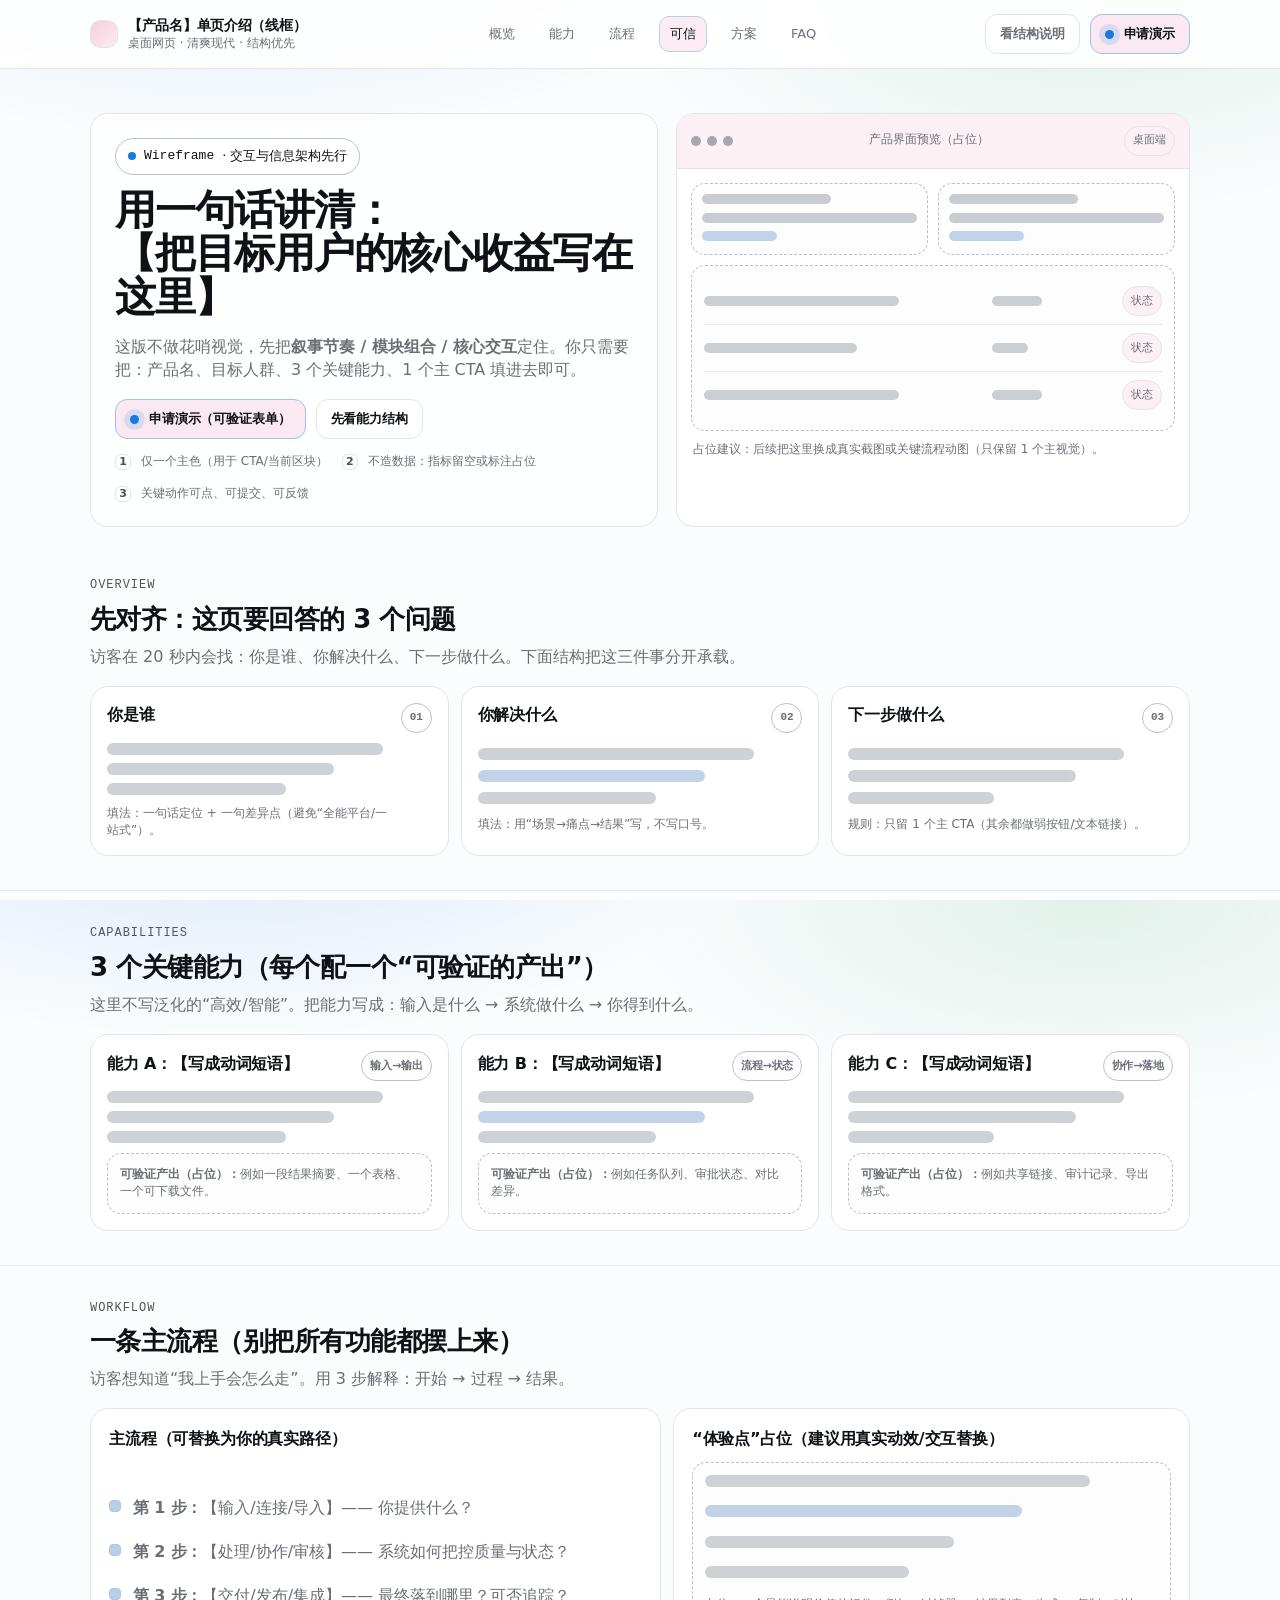
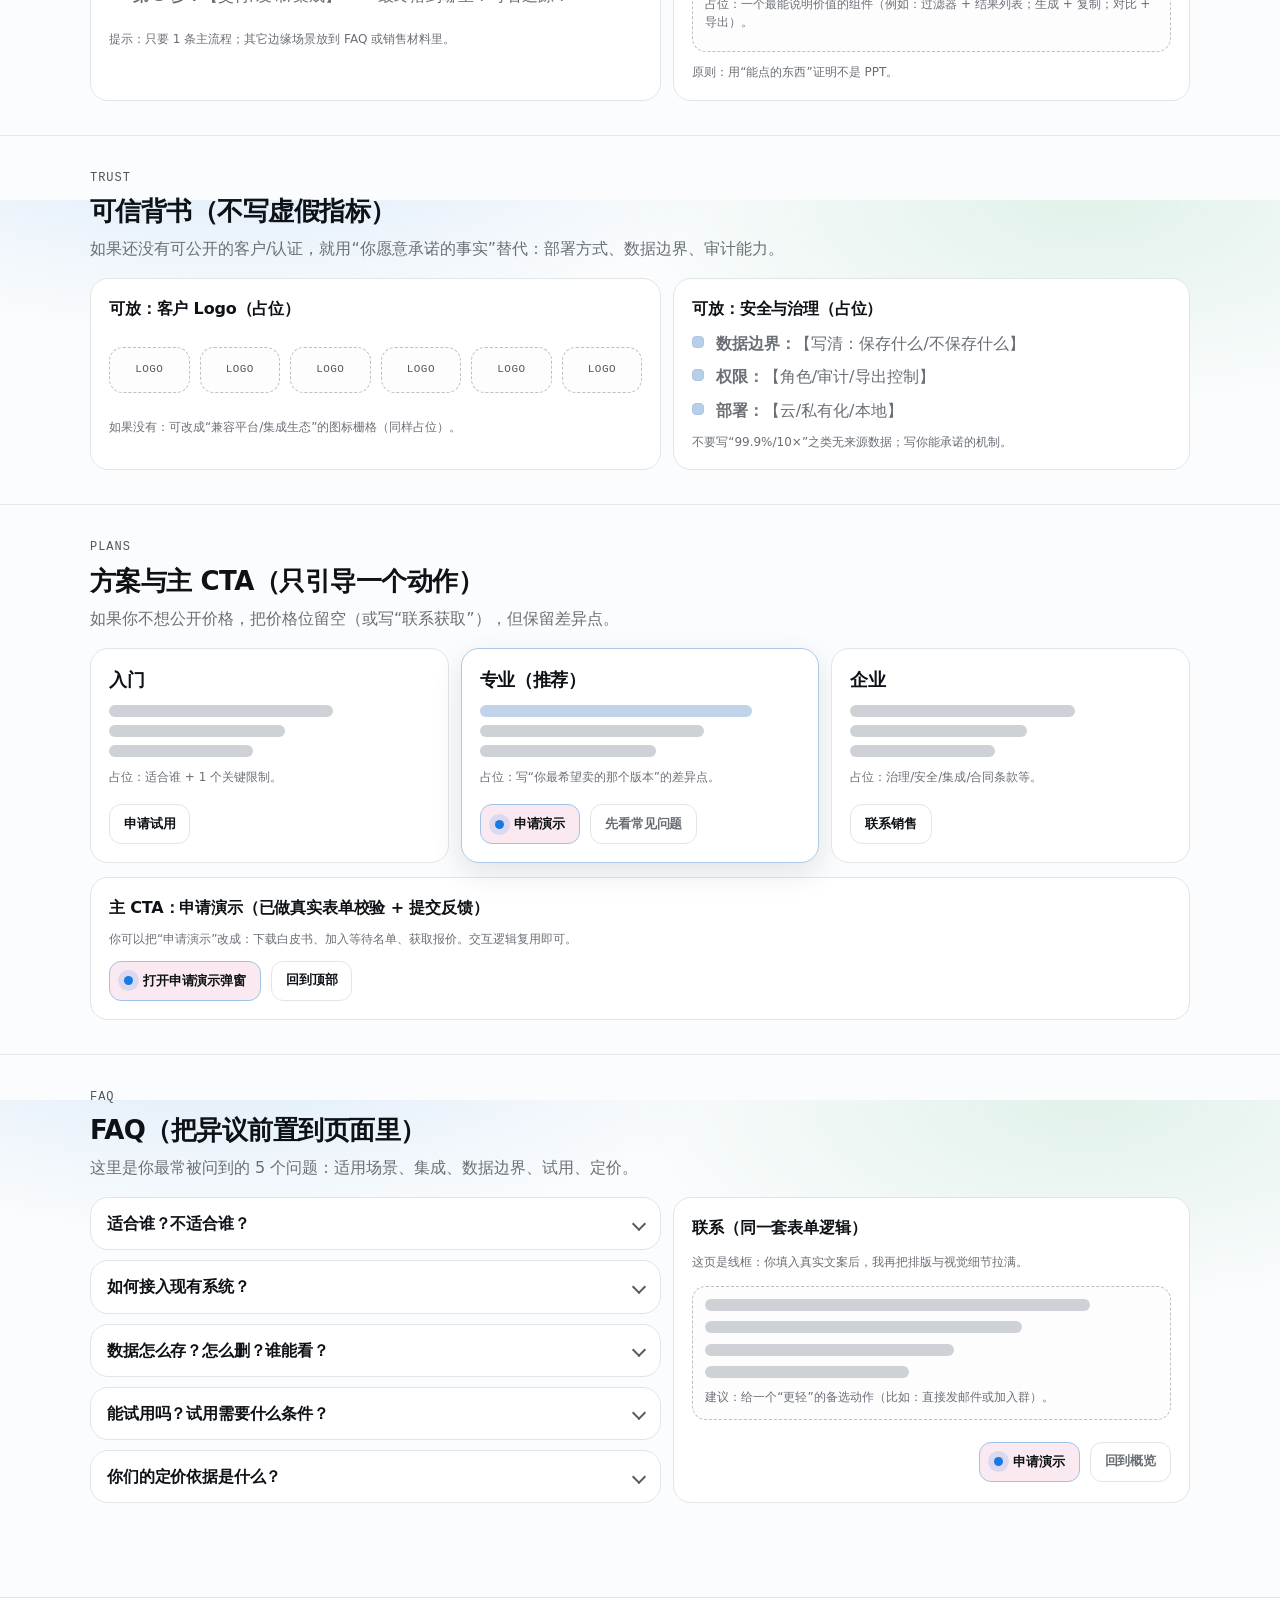
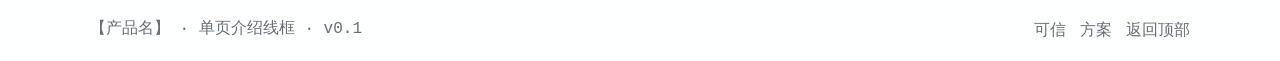
==== index.html @ b0ae940a "<question-form-response id="discovery"> [OpenDesign auto-commit]" ====
<!doctype html>
<html lang="zh-CN">
  <head>
    <meta charset="utf-8" />
    <meta name="viewport" content="width=device-width, initial-scale=1" />
    <title>单页介绍（线框）</title>
    <meta name="description" content="桌面端单页介绍线框原型：结构、层级与关键交互。" />
    <style>
      :root{
        --bg:oklch(99% 0.002 240);--surface:oklch(100% 0 0);--fg:oklch(18% 0.012 250);--muted:oklch(54% 0.012 250);
        --border:oklch(92% 0.005 250);--accent:oklch(58% 0.18 255);--accent2:oklch(64% 0.14 155);
        --success:oklch(64% 0.14 145);--warn:oklch(78% 0.14 80);--danger:oklch(62% 0.20 25);
        --font-display:-apple-system,BlinkMacSystemFont,"SF Pro Display",system-ui,sans-serif;
        --font-body:-apple-system,BlinkMacSystemFont,"SF Pro Text",system-ui,sans-serif;
        --font-mono:ui-monospace,SFMono-Regular,Menlo,Monaco,Consolas,"Liberation Mono",monospace;
        --container:1100px;--gutter:24px;--rsm:10px;--rmd:14px;--rlg:18px;--bw:1px;
        --shadow-float:0 24px 60px oklch(20% 0.02 250 / .16);--shadow-soft:0 10px 30px oklch(20% 0.02 250 / .10);
      }
      *{box-sizing:border-box} html,body{height:100%}
      body{
        margin:0;font-family:var(--font-body);color:var(--fg);line-height:1.45;text-wrap:pretty;
        background:
          radial-gradient(900px 380px at 18% -10%,color-mix(in oklch,var(--accent) 14%,transparent),transparent 60%),
          radial-gradient(800px 360px at 85% 0%,color-mix(in oklch,var(--accent2) 12%,transparent),transparent 58%),
          var(--bg);
      }
      a{color:inherit;text-decoration:none} a:hover{text-decoration:underline}
      :focus-visible{outline:3px solid color-mix(in oklch,var(--accent) 40%,white);outline-offset:2px;border-radius:10px}
      .container{width:min(var(--container),calc(100% - var(--gutter)*2));margin:0 auto}
      .muted{color:var(--muted)} .mono{font-family:var(--font-mono);font-variant-numeric:tabular-nums}
      .pill{display:inline-flex;align-items:center;gap:8px;padding:8px 12px;border-radius:999px;border:var(--bw) solid color-mix(in oklch,var(--border) 85%,var(--fg));background:color-mix(in oklch,var(--surface) 82%,transparent);font-size:13px}
      .pill i{width:8px;height:8px;border-radius:999px;background:var(--accent)}
      .skip-link{position:fixed;left:16px;top:12px;z-index:100;transform:translateY(-160%);transition:transform 140ms ease;text-decoration:none!important}
      .skip-link:focus-visible{transform:translateY(0)}

      /* Nav */
      .nav{position:sticky;top:0;z-index:40;border-bottom:var(--bw) solid var(--border);background:color-mix(in oklch,var(--surface) 88%,transparent);backdrop-filter:blur(10px)}
      .nav-inner{display:flex;align-items:center;justify-content:space-between;gap:16px;padding:14px 0}
      .brand{display:inline-flex;align-items:center;gap:10px;min-width:230px}
      .mark{width:28px;height:28px;border-radius:10px;border:var(--bw) solid var(--border);background:linear-gradient(135deg,color-mix(in oklch,var(--accent) 26%,white),color-mix(in oklch,var(--accent) 10%,white))}
      .brand-name{font-family:var(--font-display);letter-spacing:-.02em;font-weight:700;font-size:14px}
      .brand-sub{font-size:12px;color:var(--muted)}
      .nav-links{display:flex;align-items:center;gap:14px;flex-wrap:wrap;justify-content:center}
      .nav-links a{padding:8px 10px;border-radius:10px;font-size:13px;color:var(--muted)}
      .nav-links a[data-active="true"]{color:var(--fg);background:color-mix(in oklch,var(--accent) 10%,var(--surface));border:var(--bw) solid color-mix(in oklch,var(--accent) 22%,var(--border))}
      .actions{display:inline-flex;gap:10px;align-items:center}

      /* Buttons */
      .btn{
        display:inline-flex;align-items:center;justify-content:center;gap:10px;height:40px;padding:0 14px;border-radius:12px;
        border:var(--bw) solid var(--border);background:var(--surface);color:var(--fg);font-weight:650;font-size:13px;letter-spacing:-.01em;
        cursor:pointer;user-select:none;transition:transform 120ms ease,background 120ms ease,border-color 120ms ease
      }
      .btn:hover{background:color-mix(in oklch,var(--surface) 92%,var(--accent))} .btn:active{transform:translateY(1px)}
      .btn-primary{border-color:color-mix(in oklch,var(--accent) 35%,var(--border));background:color-mix(in oklch,var(--accent) 12%,var(--surface))}
      .btn-quiet{color:var(--muted)}
      .dot{width:9px;height:9px;border-radius:999px;background:var(--accent);box-shadow:0 0 0 6px color-mix(in oklch,var(--accent) 14%,transparent)}

      /* Hero */
      header.hero{padding:44px 0 16px}
      .hero-grid{display:grid;grid-template-columns:1.05fr .95fr;gap:18px;align-items:stretch}
      .hero-copy{padding:24px;border:var(--bw) solid var(--border);border-radius:var(--rlg);background:color-mix(in oklch,var(--surface) 86%,transparent)}
      h1{margin:14px 0 12px;font-family:var(--font-display);font-size:clamp(36px,3.2vw,48px);line-height:1.06;letter-spacing:-.03em}
      .lede{font-size:16px;color:var(--muted);max-width:56ch}
      .hero-cta{display:flex;gap:10px;flex-wrap:wrap;margin-top:18px}
      .micro{margin-top:14px;display:flex;gap:14px;flex-wrap:wrap;font-size:12px;color:var(--muted)}
      .micro span{display:inline-flex;align-items:center;gap:10px}
      .micro b{display:inline-flex;align-items:center;justify-content:center;width:16px;height:16px;border-radius:6px;border:var(--bw) solid var(--border);color:color-mix(in oklch,var(--muted) 70%,var(--fg));font-weight:800;font-size:11px;background:var(--surface)}

      .preview{border:var(--bw) solid var(--border);border-radius:var(--rlg);background:var(--surface);overflow:hidden;display:grid;grid-template-rows:auto 1fr}
      .topbar{display:flex;align-items:center;justify-content:space-between;gap:12px;padding:12px 14px;border-bottom:var(--bw) solid var(--border);background:color-mix(in oklch,var(--surface) 92%,var(--accent))}
      .traffic{display:inline-flex;gap:6px} .traffic span{width:10px;height:10px;border-radius:999px;background:color-mix(in oklch,var(--muted) 50%,var(--border))}
      .chip{justify-self:end;font-size:11px;padding:6px 8px;border-radius:999px;border:var(--bw) solid var(--border);color:var(--muted);background:color-mix(in oklch,var(--surface) 92%,var(--accent))}
      .preview-title{font-size:12px;color:var(--muted)}
      .preview-body{padding:14px}
      .wire{border:var(--bw) dashed color-mix(in oklch,var(--border) 70%,var(--muted));background:color-mix(in oklch,var(--bg) 65%,var(--surface));border-radius:var(--rmd)}
      .wire-pad{padding:12px}
      .preview-grid{display:grid;grid-template-columns:1fr 1fr;gap:10px}
      .mini-kpi{padding:10px;min-height:72px;display:grid;gap:6px}
      .kline{height:10px;border-radius:999px;background:color-mix(in oklch,var(--border) 80%,var(--muted))}
      .kline.short{width:60%} .kline.tiny{width:35%;background:color-mix(in oklch,var(--accent) 18%,var(--border))}
      .row{display:grid;grid-template-columns:1fr 90px 70px;gap:10px;align-items:center;padding:8px 0;border-bottom:var(--bw) solid color-mix(in oklch,var(--border) 70%,transparent)}
      .row:last-child{border-bottom:0}
      .cell{height:10px;border-radius:999px;background:color-mix(in oklch,var(--border) 82%,var(--muted))}
      .w70{width:70%} .w55{width:55%} .w40{width:40%}
      .hint{font-size:12px;color:var(--muted)}

      /* Sections */
      main{padding-bottom:60px}
      section.block{padding:34px 0}
      .block + .block{border-top:var(--bw) solid color-mix(in oklch,var(--border) 80%,transparent)}
      .block-head{display:grid;gap:10px;margin-bottom:18px}
      .eyebrow{font-family:var(--font-mono);font-size:12px;letter-spacing:.08em;text-transform:uppercase;color:color-mix(in oklch,var(--muted) 75%,var(--fg))}
      h2{margin:0;font-family:var(--font-display);letter-spacing:-.02em;font-size:26px;line-height:1.15}
      .subhead{margin:0;color:var(--muted);max-width:70ch}
      .grid-3{display:grid;grid-template-columns:repeat(3,1fr);gap:12px}
      .card{border:var(--bw) solid var(--border);border-radius:var(--rlg);background:var(--surface);padding:16px;display:grid;gap:10px;min-height:150px}
      .card-title{display:flex;align-items:baseline;justify-content:space-between;gap:12px;margin:0;font-weight:760;letter-spacing:-.01em}
      .tag{font-size:11px;padding:6px 8px;border-radius:999px;border:var(--bw) solid color-mix(in oklch,var(--border) 85%,var(--fg));color:var(--muted);background:color-mix(in oklch,var(--bg) 45%,var(--surface))}
      .lines{display:grid;gap:8px} .line{height:12px;border-radius:999px;background:color-mix(in oklch,var(--border) 84%,var(--muted))}
      .w85{width:85%} .w45{width:45%} .accent{background:color-mix(in oklch,var(--accent) 18%,var(--border))}

      .split{display:grid;grid-template-columns:1.05fr .95fr;gap:12px;align-items:stretch}
      .panel{border:var(--bw) solid var(--border);border-radius:var(--rlg);background:color-mix(in oklch,var(--surface) 92%,var(--bg));padding:18px;display:grid;gap:12px}
      .panel strong{letter-spacing:-.01em}
      .list{display:grid;gap:10px;margin:0;padding:0;list-style:none}
      .list li{display:grid;grid-template-columns:14px 1fr;gap:10px;align-items:start;color:var(--muted)}
      .bullet{width:12px;height:12px;margin-top:4px;border-radius:4px;background:color-mix(in oklch,var(--accent) 22%,var(--border));border:var(--bw) solid color-mix(in oklch,var(--accent) 30%,var(--border))}
      .logos{display:grid;grid-template-columns:repeat(6,1fr);gap:10px}
      .logo{height:46px;border-radius:14px;border:var(--bw) dashed color-mix(in oklch,var(--border) 70%,var(--muted));background:color-mix(in oklch,var(--bg) 55%,var(--surface));display:grid;place-items:center;color:color-mix(in oklch,var(--muted) 80%,var(--fg));font-size:11px;letter-spacing:.04em}

      .pricing{display:grid;grid-template-columns:repeat(3,1fr);gap:12px;align-items:stretch}
      .price{padding:18px;border-radius:var(--rlg);border:var(--bw) solid var(--border);background:var(--surface);display:grid;gap:12px}
      .price.featured{border-color:color-mix(in oklch,var(--accent) 28%,var(--border));box-shadow:var(--shadow-soft)}
      .price h3{margin:0;font-family:var(--font-display);letter-spacing:-.02em;font-size:18px}
      .cta{margin-top:6px;display:flex;gap:10px;flex-wrap:wrap}

      details.faq{border:var(--bw) solid var(--border);border-radius:var(--rlg);background:var(--surface);padding:14px 16px}
      details.faq + details.faq{margin-top:10px}
      details.faq summary{list-style:none;cursor:pointer;display:flex;align-items:center;justify-content:space-between;gap:14px;font-weight:680;letter-spacing:-.01em}
      details.faq summary::-webkit-details-marker{display:none}
      .chev{width:10px;height:10px;border-right:2px solid color-mix(in oklch,var(--muted) 80%,var(--fg));border-bottom:2px solid color-mix(in oklch,var(--muted) 80%,var(--fg));transform:rotate(45deg);transition:transform 140ms ease}
      details[open] .chev{transform:rotate(225deg)}
      .faq-body{color:var(--muted);margin-top:10px;max-width:78ch}

      footer{border-top:var(--bw) solid var(--border);background:color-mix(in oklch,var(--surface) 86%,transparent);padding:20px 0;color:var(--muted)}
      .footer-inner{display:flex;align-items:center;justify-content:space-between;gap:12px;flex-wrap:wrap}
      .footer-links{display:flex;gap:14px;flex-wrap:wrap}

      /* Modal */
      .backdrop{position:fixed;inset:0;background:oklch(20% 0.02 250 / .55);display:none;place-items:center;padding:26px;z-index:60}
      .backdrop[data-open="true"]{display:grid}
      .modal{width:min(720px,100%);background:var(--surface);border-radius:18px;border:var(--bw) solid color-mix(in oklch,var(--border) 80%,var(--fg));box-shadow:var(--shadow-float);overflow:hidden}
      .modal-head{padding:16px 18px;border-bottom:var(--bw) solid var(--border);display:flex;align-items:flex-start;justify-content:space-between;gap:12px;background:color-mix(in oklch,var(--surface) 92%,var(--accent))}
      .modal-head h3{margin:0;font-family:var(--font-display);letter-spacing:-.02em;font-size:18px}
      .modal-head p{margin:6px 0 0;color:var(--muted);font-size:13px}
      .modal-body{padding:18px}
      form{display:grid;gap:12px}
      .form-grid{display:grid;grid-template-columns:1fr 1fr;gap:12px}
      label{display:grid;gap:6px;font-size:13px;color:color-mix(in oklch,var(--muted) 82%,var(--fg))}
      input,textarea,select{width:100%;padding:10px 12px;border-radius:12px;border:var(--bw) solid var(--border);background:color-mix(in oklch,var(--surface) 92%,var(--bg));color:var(--fg);font:inherit;letter-spacing:-.01em}
      textarea{min-height:92px;resize:vertical}
      .error{font-size:12px;color:color-mix(in oklch,var(--danger) 70%,var(--fg));display:none}
      .error[data-show="true"]{display:block}
      .modal-actions{display:flex;gap:10px;justify-content:flex-end;flex-wrap:wrap;margin-top:10px}

      /* Toast */
      .toast{position:fixed;right:18px;bottom:18px;z-index:80;width:min(420px,calc(100% - 36px));display:grid;gap:8px;pointer-events:none}
      .toast .item{pointer-events:auto;display:flex;gap:10px;align-items:flex-start;border-radius:16px;border:var(--bw) solid color-mix(in oklch,var(--success) 30%,var(--border));background:color-mix(in oklch,var(--surface) 90%,var(--bg));padding:12px;box-shadow:var(--shadow-soft)}
      .toast .badge{width:28px;height:28px;border-radius:10px;background:color-mix(in oklch,var(--success) 18%,var(--surface));border:var(--bw) solid color-mix(in oklch,var(--success) 28%,var(--border));display:grid;place-items:center;flex:0 0 auto}
      .toast .badge i{width:10px;height:10px;border-radius:999px;background:var(--success)}
      .toast .t-title{margin:0;font-weight:760;letter-spacing:-.01em;font-size:13px}
      .toast .t-body{margin:4px 0 0;color:var(--muted);font-size:12px}
      .toast .close{margin-left:auto;align-self:center;border:0;background:transparent;color:var(--muted);cursor:pointer;padding:8px;border-radius:10px}

      @media (max-width:980px){
        .hero-grid,.split{grid-template-columns:1fr}
        .grid-3,.pricing{grid-template-columns:1fr}
        .logos{grid-template-columns:repeat(3,1fr)}
        .brand{min-width:0} .actions{display:none} .form-grid{grid-template-columns:1fr}
      }
    </style>
  </head>
  <body>
    <a class="pill skip-link" href="#overview">跳到内容</a>

    <nav class="nav" aria-label="页面导航">
      <div class="container nav-inner">
        <a class="brand" href="#top" aria-label="回到顶部">
          <span class="mark" aria-hidden="true"></span>
          <span>
            <div class="brand-name">【产品名】单页介绍（线框）</div>
            <div class="brand-sub">桌面网页 · 清爽现代 · 结构优先</div>
          </span>
        </a>

        <div class="nav-links" role="navigation" aria-label="区块">
          <a href="#overview">概览</a><a href="#capabilities">能力</a><a href="#workflow">流程</a><a href="#trust">可信</a><a href="#pricing">方案</a><a href="#faq">FAQ</a>
        </div>

        <div class="actions">
          <a class="btn btn-quiet" href="#overview">看结构说明</a>
          <button class="btn btn-primary" type="button" data-open-demo><span class="dot" aria-hidden="true"></span>申请演示</button>
        </div>
      </div>
    </nav>

    <header id="top" class="hero">
      <div class="container hero-grid">
        <div class="hero-copy">
          <span class="pill"><i aria-hidden="true"></i><span class="mono">Wireframe</span> · 交互与信息架构先行</span>
          <h1>用一句话讲清：<br />【把目标用户的核心收益写在这里】</h1>
          <p class="lede">这版不做花哨视觉，先把<strong>叙事节奏 / 模块组合 / 核心交互</strong>定住。你只需要把：产品名、目标人群、3 个关键能力、1 个主 CTA 填进去即可。</p>
          <div class="hero-cta">
            <button class="btn btn-primary" type="button" data-open-demo><span class="dot" aria-hidden="true"></span>申请演示（可验证表单）</button>
            <a class="btn" href="#capabilities">先看能力结构</a>
          </div>
          <div class="micro">
            <span><b>1</b> 仅一个主色（用于 CTA/当前区块）</span>
            <span><b>2</b> 不造数据：指标留空或标注占位</span>
            <span><b>3</b> 关键动作可点、可提交、可反馈</span>
          </div>
        </div>

        <div class="preview" aria-label="产品界面占位预览">
          <div class="topbar">
            <div class="traffic" aria-hidden="true"><span></span><span></span><span></span></div>
            <div class="preview-title mono">产品界面预览（占位）</div>
            <div class="chip mono">桌面端</div>
          </div>
          <div class="preview-body">
            <div class="preview-grid">
              <div class="wire mini-kpi"><div class="kline short"></div><div class="kline"></div><div class="kline tiny"></div></div>
              <div class="wire mini-kpi"><div class="kline short"></div><div class="kline"></div><div class="kline tiny"></div></div>
            </div>
            <div class="wire" style="margin-top:10px;padding:12px">
              <div class="row"><div class="cell w70"></div><div class="cell w55"></div><div class="chip">状态</div></div>
              <div class="row"><div class="cell w55"></div><div class="cell w40"></div><div class="chip">状态</div></div>
              <div class="row"><div class="cell w70"></div><div class="cell w55"></div><div class="chip">状态</div></div>
            </div>
            <p class="hint" style="margin:10px 2px 0">占位建议：后续把这里换成真实截图或关键流程动图（只保留 1 个主视觉）。</p>
          </div>
        </div>
      </div>
    </header>

    <main>
      <section id="overview" class="block" aria-label="概览">
        <div class="container">
          <div class="block-head">
            <div class="eyebrow">Overview</div>
            <h2>先对齐：这页要回答的 3 个问题</h2>
            <p class="subhead">访客在 20 秒内会找：你是谁、你解决什么、下一步做什么。下面结构把这三件事分开承载。</p>
          </div>
          <div class="grid-3">
            <div class="card">
              <p class="card-title">你是谁 <span class="tag mono">01</span></p>
              <div class="lines"><div class="line w85"></div><div class="line w70"></div><div class="line w55"></div></div>
              <div class="hint">填法：一句话定位 + 一句差异点（避免“全能平台/一站式”）。</div>
            </div>
            <div class="card">
              <p class="card-title">你解决什么 <span class="tag mono">02</span></p>
              <div class="lines"><div class="line w85"></div><div class="line w70 accent"></div><div class="line w55"></div></div>
              <div class="hint">填法：用“场景→痛点→结果”写，不写口号。</div>
            </div>
            <div class="card">
              <p class="card-title">下一步做什么 <span class="tag mono">03</span></p>
              <div class="lines"><div class="line w85"></div><div class="line w70"></div><div class="line w45"></div></div>
              <div class="hint">规则：只留 1 个主 CTA（其余都做弱按钮/文本链接）。</div>
            </div>
          </div>
        </div>
      </section>

      <section id="capabilities" class="block" aria-label="能力">
        <div class="container">
          <div class="block-head">
            <div class="eyebrow">Capabilities</div>
            <h2>3 个关键能力（每个配一个“可验证的产出”）</h2>
            <p class="subhead">这里不写泛化的“高效/智能”。把能力写成：输入是什么 → 系统做什么 → 你得到什么。</p>
          </div>
          <div class="grid-3">
            <div class="card">
              <p class="card-title">能力 A：【写成动词短语】 <span class="tag">输入→输出</span></p>
              <div class="lines"><div class="line w85"></div><div class="line w70"></div><div class="line w55"></div></div>
              <div class="wire wire-pad"><div class="hint"><strong>可验证产出（占位）：</strong>例如一段结果摘要、一个表格、一个可下载文件。</div></div>
            </div>
            <div class="card">
              <p class="card-title">能力 B：【写成动词短语】 <span class="tag">流程→状态</span></p>
              <div class="lines"><div class="line w85"></div><div class="line w70 accent"></div><div class="line w55"></div></div>
              <div class="wire wire-pad"><div class="hint"><strong>可验证产出（占位）：</strong>例如任务队列、审批状态、对比差异。</div></div>
            </div>
            <div class="card">
              <p class="card-title">能力 C：【写成动词短语】 <span class="tag">协作→落地</span></p>
              <div class="lines"><div class="line w85"></div><div class="line w70"></div><div class="line w45"></div></div>
              <div class="wire wire-pad"><div class="hint"><strong>可验证产出（占位）：</strong>例如共享链接、审计记录、导出格式。</div></div>
            </div>
          </div>
        </div>
      </section>

      <section id="workflow" class="block" aria-label="流程">
        <div class="container">
          <div class="block-head">
            <div class="eyebrow">Workflow</div>
            <h2>一条主流程（别把所有功能都摆上来）</h2>
            <p class="subhead">访客想知道“我上手会怎么走”。用 3 步解释：开始 → 过程 → 结果。</p>
          </div>
          <div class="split">
            <div class="panel">
              <strong>主流程（可替换为你的真实路径）</strong>
              <ul class="list">
                <li><span class="bullet" aria-hidden="true"></span><span><strong>第 1 步：</strong>【输入/连接/导入】—— 你提供什么？</span></li>
                <li><span class="bullet" aria-hidden="true"></span><span><strong>第 2 步：</strong>【处理/协作/审核】—— 系统如何把控质量与状态？</span></li>
                <li><span class="bullet" aria-hidden="true"></span><span><strong>第 3 步：</strong>【交付/发布/集成】—— 最终落到哪里？可否追踪？</span></li>
              </ul>
              <div class="hint">提示：只要 1 条主流程；其它边缘场景放到 FAQ 或销售材料里。</div>
            </div>
            <div class="panel">
              <strong>“体验点”占位（建议用真实动效/交互替换）</strong>
              <div class="wire wire-pad" style="min-height:190px;display:grid;gap:10px">
                <div class="line w85"></div><div class="line w70 accent"></div><div class="line w55"></div><div class="line w45"></div>
                <div class="hint">占位：一个最能说明价值的组件（例如：过滤器 + 结果列表；生成 + 复制；对比 + 导出）。</div>
              </div>
              <div class="hint">原则：用“能点的东西”证明不是 PPT。</div>
            </div>
          </div>
        </div>
      </section>

      <section id="trust" class="block" aria-label="可信">
        <div class="container">
          <div class="block-head">
            <div class="eyebrow">Trust</div>
            <h2>可信背书（不写虚假指标）</h2>
            <p class="subhead">如果还没有可公开的客户/认证，就用“你愿意承诺的事实”替代：部署方式、数据边界、审计能力。</p>
          </div>
          <div class="split">
            <div class="panel">
              <strong>可放：客户 Logo（占位）</strong>
              <div class="logos" aria-label="客户标志占位">
                <div class="logo mono">LOGO</div><div class="logo mono">LOGO</div><div class="logo mono">LOGO</div><div class="logo mono">LOGO</div><div class="logo mono">LOGO</div><div class="logo mono">LOGO</div>
              </div>
              <div class="hint">如果没有：可改成“兼容平台/集成生态”的图标栅格（同样占位）。</div>
            </div>
            <div class="panel">
              <strong>可放：安全与治理（占位）</strong>
              <ul class="list">
                <li><span class="bullet" aria-hidden="true"></span><span><strong>数据边界：</strong>【写清：保存什么/不保存什么】</span></li>
                <li><span class="bullet" aria-hidden="true"></span><span><strong>权限：</strong>【角色/审计/导出控制】</span></li>
                <li><span class="bullet" aria-hidden="true"></span><span><strong>部署：</strong>【云/私有化/本地】</span></li>
              </ul>
              <div class="hint">不要写“99.9%/10×”之类无来源数据；写你能承诺的机制。</div>
            </div>
          </div>
        </div>
      </section>

      <section id="pricing" class="block" aria-label="方案">
        <div class="container">
          <div class="block-head">
            <div class="eyebrow">Plans</div>
            <h2>方案与主 CTA（只引导一个动作）</h2>
            <p class="subhead">如果你不想公开价格，把价格位留空（或写“联系获取”），但保留差异点。</p>
          </div>
          <div class="pricing">
            <div class="price">
              <h3>入门</h3>
              <div class="lines"><div class="line w70"></div><div class="line w55"></div><div class="line w45"></div></div>
              <div class="hint">占位：适合谁 + 1 个关键限制。</div>
              <div class="cta"><button class="btn" type="button" data-open-demo>申请试用</button></div>
            </div>
            <div class="price featured" aria-label="推荐方案">
              <h3>专业（推荐）</h3>
              <div class="lines"><div class="line w85 accent"></div><div class="line w70"></div><div class="line w55"></div></div>
              <div class="hint">占位：写“你最希望卖的那个版本”的差异点。</div>
              <div class="cta">
                <button class="btn btn-primary" type="button" data-open-demo><span class="dot" aria-hidden="true"></span>申请演示</button>
                <a class="btn btn-quiet" href="#faq">先看常见问题</a>
              </div>
            </div>
            <div class="price">
              <h3>企业</h3>
              <div class="lines"><div class="line w70"></div><div class="line w55"></div><div class="line w45"></div></div>
              <div class="hint">占位：治理/安全/集成/合同条款等。</div>
              <div class="cta"><button class="btn" type="button" data-open-demo>联系销售</button></div>
            </div>
          </div>
          <div class="panel" style="margin-top:14px">
            <strong>主 CTA：申请演示（已做真实表单校验 + 提交反馈）</strong>
            <div class="hint">你可以把“申请演示”改成：下载白皮书、加入等待名单、获取报价。交互逻辑复用即可。</div>
            <div style="display:flex;gap:10px;flex-wrap:wrap">
              <button class="btn btn-primary" type="button" data-open-demo><span class="dot" aria-hidden="true"></span>打开申请演示弹窗</button>
              <a class="btn" href="#top">回到顶部</a>
            </div>
          </div>
        </div>
      </section>

      <section id="faq" class="block" aria-label="常见问题与联系">
        <div class="container">
          <div class="block-head">
            <div class="eyebrow">FAQ</div>
            <h2>FAQ（把异议前置到页面里）</h2>
            <p class="subhead">这里是你最常被问到的 5 个问题：适用场景、集成、数据边界、试用、定价。</p>
          </div>
          <div class="split">
            <div>
              <details class="faq"><summary>适合谁？不适合谁？<span class="chev" aria-hidden="true"></span></summary><div class="faq-body">占位：用 2–3 句写清“你的理想客户画像”，以及“不适合”的边界。</div></details>
              <details class="faq"><summary>如何接入现有系统？<span class="chev" aria-hidden="true"></span></summary><div class="faq-body">占位：写清最常见的 1–2 个集成方式（API / Webhook / SSO / 数据库直连）。</div></details>
              <details class="faq"><summary>数据怎么存？怎么删？谁能看？<span class="chev" aria-hidden="true"></span></summary><div class="faq-body">占位：回答“保存策略、访问控制、审计追踪”。避免含糊表述。</div></details>
              <details class="faq"><summary>能试用吗？试用需要什么条件？<span class="chev" aria-hidden="true"></span></summary><div class="faq-body">占位：试用时长、是否需要信用卡、是否有引导/培训。</div></details>
              <details class="faq"><summary>你们的定价依据是什么？<span class="chev" aria-hidden="true"></span></summary><div class="faq-body">占位：按席位/按用量/按模块，写清“计费单位”和典型采购路径。</div></details>
            </div>
            <div class="panel" aria-label="联系与提交">
              <strong>联系（同一套表单逻辑）</strong>
              <div class="hint">这页是线框：你填入真实文案后，我再把排版与视觉细节拉满。</div>
              <div class="wire wire-pad" style="display:grid;gap:10px">
                <div class="line w85"></div><div class="line w70"></div><div class="line w55"></div><div class="line w45"></div>
                <div class="hint">建议：给一个“更轻”的备选动作（比如：直接发邮件或加入群）。</div>
              </div>
              <div class="modal-actions">
                <button class="btn btn-primary" type="button" data-open-demo><span class="dot" aria-hidden="true"></span>申请演示</button>
                <a class="btn btn-quiet" href="#overview">回到概览</a>
              </div>
            </div>
          </div>
        </div>
      </section>
    </main>

    <footer>
      <div class="container footer-inner">
        <div class="mono">【产品名】 · 单页介绍线框 · v0.1</div>
        <div class="footer-links"><a href="#trust">可信</a><a href="#pricing">方案</a><a href="#top">返回顶部</a></div>
      </div>
    </footer>

    <div class="backdrop" id="demoModal" role="dialog" aria-modal="true" aria-labelledby="demoTitle" data-open="false">
      <div class="modal" role="document">
        <div class="modal-head">
          <div>
            <h3 id="demoTitle">申请演示（线框交互已就绪）</h3>
            <p>这会验证：表单校验、提交反馈、关闭逻辑。后续替换为你的真实字段即可。</p>
          </div>
          <button class="btn" type="button" data-close-demo aria-label="关闭">关闭</button>
        </div>
        <div class="modal-body">
          <form id="demoForm" novalidate>
            <div class="form-grid">
              <label>姓名（必填）
                <input name="name" type="text" autocomplete="name" required placeholder="例如：王小明" />
                <span class="error" data-error-for="name">请填写姓名。</span>
              </label>
              <label>工作邮箱（必填）
                <input name="email" type="email" autocomplete="email" required placeholder="name@company.com" />
                <span class="error" data-error-for="email">请填写有效邮箱。</span>
              </label>
            </div>
            <div class="form-grid">
              <label>公司/团队（必填）
                <input name="org" type="text" autocomplete="organization" required placeholder="例如：某某科技" />
                <span class="error" data-error-for="org">请填写公司/团队名称。</span>
              </label>
              <label>角色/部门（选填）
                <select name="role">
                  <option value="">请选择（可跳过）</option>
                  <option>产品/运营</option><option>工程/研发</option><option>安全/合规</option><option>销售/增长</option><option>管理层</option>
                </select>
              </label>
            </div>
            <label>你希望先从哪个场景开始？（必填）
              <textarea name="scenario" required placeholder="例如：我们需要把【数据源】接入后，让【角色】在【流程】里快速得到【结果】。"></textarea>
              <span class="error" data-error-for="scenario">请简单描述一个起步场景。</span>
            </label>
            <div class="hint">提交不会真正发送到服务器（本地线框交互），但会展示“已提交”反馈。</div>
            <div class="modal-actions">
              <button class="btn btn-primary" type="submit"><span class="dot" aria-hidden="true"></span>提交申请</button>
              <button class="btn btn-quiet" type="button" data-close-demo>先不填</button>
            </div>
          </form>
        </div>
      </div>
    </div>

    <div class="toast" id="toast" aria-live="polite" aria-atomic="true"></div>

    <script>
      (() => {
        const nav = document.querySelector(".nav-links");
        const navLinks = [...nav.querySelectorAll("a[href^='#']")];
        const modal = document.getElementById("demoModal");
        const openers = [...document.querySelectorAll("[data-open-demo]")];
        const closers = [...document.querySelectorAll("[data-close-demo]")];
        const form = document.getElementById("demoForm");
        const toastHost = document.getElementById("toast");
        let lastFocus = null;

        const getTop = (el) => window.scrollY + el.getBoundingClientRect().top;
        const smoothScrollTo = (id) => {
          const target = document.querySelector(id);
          if (!target) return;
          const navH = document.querySelector(".nav").getBoundingClientRect().height;
          const y = Math.max(0, getTop(target) - navH - 14);
          window.scrollTo({ top: y, behavior: "smooth" });
        };

        navLinks.forEach((a) => {
          a.addEventListener("click", (e) => {
            const href = a.getAttribute("href");
            if (!href?.startsWith("#")) return;
            e.preventDefault();
            smoothScrollTo(href);
            history.replaceState(null, "", href);
          });
        });

        const sections = navLinks.map((a) => document.querySelector(a.getAttribute("href"))).filter(Boolean);
        const io = new IntersectionObserver(
          (entries) => {
            const visible = entries.filter((e) => e.isIntersecting).sort((a, b) => b.intersectionRatio - a.intersectionRatio)[0];
            if (!visible) return;
            const id = "#" + visible.target.id;
            navLinks.forEach((a) => a.setAttribute("data-active", a.getAttribute("href") === id ? "true" : "false"));
          },
          { threshold: [0.2, 0.32, 0.45], rootMargin: "-20% 0px -68% 0px" }
        );
        sections.forEach((s) => io.observe(s));

        const setModalOpen = (open) => {
          modal.setAttribute("data-open", open ? "true" : "false");
          if (open) {
            lastFocus = document.activeElement;
            modal.querySelector("input,textarea,select,button")?.focus?.();
          } else lastFocus?.focus?.();
        };

        openers.forEach((b) => b.addEventListener("click", () => setModalOpen(true)));
        closers.forEach((b) => b.addEventListener("click", () => setModalOpen(false)));
        modal.addEventListener("click", (e) => { if (e.target === modal) setModalOpen(false); });
        window.addEventListener("keydown", (e) => { if (e.key === "Escape" && modal.getAttribute("data-open") === "true") setModalOpen(false); });

        const showError = (name, show) => modal.querySelector(`[data-error-for="${name}"]`)?.setAttribute("data-show", show ? "true" : "false");
        const emailLooksOk = (email) => /^[^\\s@]+@[^\\s@]+\\.[^\\s@]+$/.test(String(email).trim());

        const toast = ({ title, body }) => {
          const item = document.createElement("div");
          item.className = "item";
          item.innerHTML = `<div class="badge" aria-hidden="true"><i></i></div><div><p class="t-title"></p><p class="t-body"></p></div><button class="close" type="button" aria-label="关闭提示">关闭</button>`;
          item.querySelector(".t-title").textContent = title;
          item.querySelector(".t-body").textContent = body;
          item.querySelector(".close").addEventListener("click", () => item.remove());
          toastHost.appendChild(item);
          window.setTimeout(() => item.remove(), 5200);
        };

        form.addEventListener("submit", (e) => {
          e.preventDefault();
          const data = new FormData(form);
          const name = String(data.get("name") || "").trim();
          const email = String(data.get("email") || "").trim();
          const org = String(data.get("org") || "").trim();
          const scenario = String(data.get("scenario") || "").trim();

          const okName = name.length >= 2, okEmail = emailLooksOk(email), okOrg = org.length >= 2, okScenario = scenario.length >= 8;
          showError("name", !okName); showError("email", !okEmail); showError("org", !okOrg); showError("scenario", !okScenario);
          if (!(okName && okEmail && okOrg && okScenario)) return;

          const role = String(data.get("role") || "").trim();
          toast({ title: "已提交（线框反馈）", body: `已收到：${name} · ${org}${role ? " · " + role : ""}。下一步：把本页占位文案替换成你的真实内容。` });
          form.reset();
          setModalOpen(false);
        });

        const hash = window.location.hash;
        if (hash && document.querySelector(hash)) window.setTimeout(() => smoothScrollTo(hash), 50);
        else (navLinks[0] && navLinks[0].setAttribute("data-active", "true"));
      })();
    </script>
  </body>
</html>
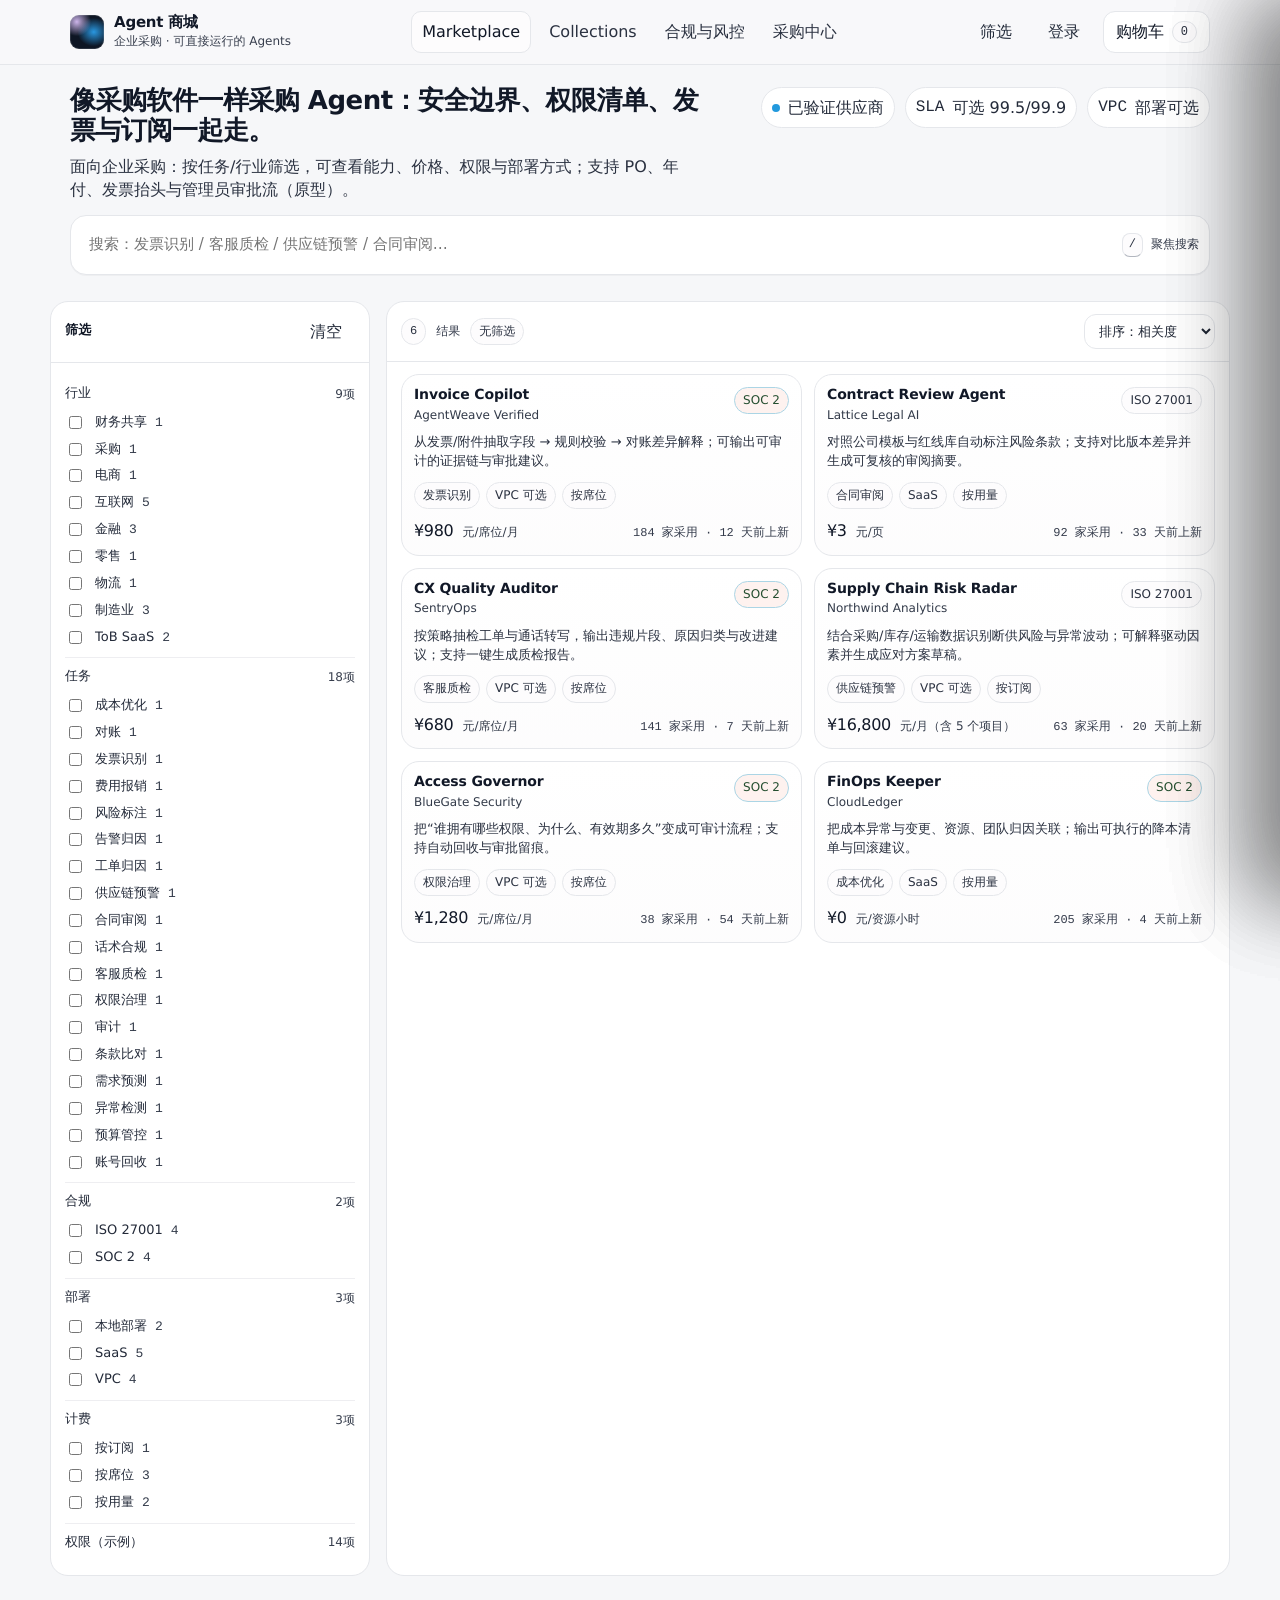
==== commit 78edd5c0: "<question-form-response id="discovery"> [OpenDesign auto-commit]" ====
--- a/index.html
+++ b/index.html
@@ -3,560 +3,1685 @@
   <head>
     <meta charset="utf-8" />
     <meta name="viewport" content="width=device-width, initial-scale=1" />
-    <title>单页介绍（线框）</title>
-    <meta name="description" content="桌面端单页介绍线框原型：结构、层级与关键交互。" />
+    <title>Agent 商城原型（企业采购）</title>
+    <meta name="color-scheme" content="light" />
     <style>
       :root{
-        --bg:oklch(99% 0.002 240);--surface:oklch(100% 0 0);--fg:oklch(18% 0.012 250);--muted:oklch(54% 0.012 250);
-        --border:oklch(92% 0.005 250);--accent:oklch(58% 0.18 255);--accent2:oklch(64% 0.14 155);
-        --success:oklch(64% 0.14 145);--warn:oklch(78% 0.14 80);--danger:oklch(62% 0.20 25);
-        --font-display:-apple-system,BlinkMacSystemFont,"SF Pro Display",system-ui,sans-serif;
-        --font-body:-apple-system,BlinkMacSystemFont,"SF Pro Text",system-ui,sans-serif;
-        --font-mono:ui-monospace,SFMono-Regular,Menlo,Monaco,Consolas,"Liberation Mono",monospace;
-        --container:1100px;--gutter:24px;--rsm:10px;--rmd:14px;--rlg:18px;--bw:1px;
-        --shadow-float:0 24px 60px oklch(20% 0.02 250 / .16);--shadow-soft:0 10px 30px oklch(20% 0.02 250 / .10);
-      }
-      *{box-sizing:border-box} html,body{height:100%}
+        /* Brand tokens (derived from AgentWeave reference, see brand-spec.md) */
+        --bg:      oklch(97.59% 0.0029 264.5);
+        --surface: oklch(100% 0 0);
+        --fg:      oklch(21.01% 0.0318 264.7);
+        --muted:   oklch(55.10% 0.0234 264.4);
+        --border:  oklch(92.76% 0.0058 264.5);
+        --accent:  oklch(65.27% 0.1411 240.6);
+
+        --accent-ink: oklch(24% 0.06 247);
+        --success: oklch(70% 0.13 150);
+        --warn: oklch(80% 0.14 85);
+        --danger: oklch(63% 0.18 25);
+
+        --shadow-sm: 0 1px 0 oklch(0% 0 0 / 0.05), 0 8px 28px oklch(0% 0 0 / 0.06);
+        --radius-sm: 10px;
+        --radius-md: 12px;
+        --radius-lg: 18px;
+
+        --font-display: Inter, system-ui, -apple-system, BlinkMacSystemFont, "Segoe UI", sans-serif;
+        --font-body: Inter, system-ui, -apple-system, BlinkMacSystemFont, "Segoe UI", sans-serif;
+        --font-mono: ui-monospace, SFMono-Regular, Menlo, Monaco, Consolas, "Liberation Mono", "Courier New", monospace;
+
+        --container: 1180px;
+      }
+
+      *{box-sizing:border-box}
+      html,body{height:100%}
       body{
-        margin:0;font-family:var(--font-body);color:var(--fg);line-height:1.45;text-wrap:pretty;
+        margin:0;
+        background: var(--bg);
+        color: var(--fg);
+        font-family: var(--font-body);
+        line-height: 1.45;
+        -webkit-font-smoothing: antialiased;
+        text-rendering: geometricPrecision;
+      }
+      a{color:inherit}
+      button,input,select,textarea{font:inherit}
+      ::selection{background: color-mix(in oklch, var(--accent) 25%, white)}
+
+      .container{max-width: var(--container); margin:0 auto; padding: 0 20px;}
+      .mono{font-family: var(--font-mono); font-variant-numeric: tabular-nums;}
+      .muted{color: color-mix(in oklch, var(--fg) 60%, var(--muted));}
+      .sr-only{position:absolute; width:1px; height:1px; padding:0; margin:-1px; overflow:hidden; clip:rect(0,0,0,0); white-space:nowrap; border:0;}
+
+      .topbar{
+        position: sticky;
+        top: 0;
+        z-index: 50;
+        backdrop-filter: blur(10px);
+        background: color-mix(in oklch, var(--bg) 82%, white);
+        border-bottom: 1px solid var(--border);
+      }
+      .topbar__row{
+        display:flex; align-items:center; justify-content:space-between;
+        gap: 12px;
+        height: 64px;
+      }
+      .brand{
+        display:flex; align-items:center; gap: 10px; min-width: 220px;
+      }
+      .logo{
+        width: 34px; height: 34px; border-radius: 9px;
         background:
-          radial-gradient(900px 380px at 18% -10%,color-mix(in oklch,var(--accent) 14%,transparent),transparent 60%),
-          radial-gradient(800px 360px at 85% 0%,color-mix(in oklch,var(--accent2) 12%,transparent),transparent 58%),
-          var(--bg);
-      }
-      a{color:inherit;text-decoration:none} a:hover{text-decoration:underline}
-      :focus-visible{outline:3px solid color-mix(in oklch,var(--accent) 40%,white);outline-offset:2px;border-radius:10px}
-      .container{width:min(var(--container),calc(100% - var(--gutter)*2));margin:0 auto}
-      .muted{color:var(--muted)} .mono{font-family:var(--font-mono);font-variant-numeric:tabular-nums}
-      .pill{display:inline-flex;align-items:center;gap:8px;padding:8px 12px;border-radius:999px;border:var(--bw) solid color-mix(in oklch,var(--border) 85%,var(--fg));background:color-mix(in oklch,var(--surface) 82%,transparent);font-size:13px}
-      .pill i{width:8px;height:8px;border-radius:999px;background:var(--accent)}
-      .skip-link{position:fixed;left:16px;top:12px;z-index:100;transform:translateY(-160%);transition:transform 140ms ease;text-decoration:none!important}
-      .skip-link:focus-visible{transform:translateY(0)}
-
-      /* Nav */
-      .nav{position:sticky;top:0;z-index:40;border-bottom:var(--bw) solid var(--border);background:color-mix(in oklch,var(--surface) 88%,transparent);backdrop-filter:blur(10px)}
-      .nav-inner{display:flex;align-items:center;justify-content:space-between;gap:16px;padding:14px 0}
-      .brand{display:inline-flex;align-items:center;gap:10px;min-width:230px}
-      .mark{width:28px;height:28px;border-radius:10px;border:var(--bw) solid var(--border);background:linear-gradient(135deg,color-mix(in oklch,var(--accent) 26%,white),color-mix(in oklch,var(--accent) 10%,white))}
-      .brand-name{font-family:var(--font-display);letter-spacing:-.02em;font-weight:700;font-size:14px}
-      .brand-sub{font-size:12px;color:var(--muted)}
-      .nav-links{display:flex;align-items:center;gap:14px;flex-wrap:wrap;justify-content:center}
-      .nav-links a{padding:8px 10px;border-radius:10px;font-size:13px;color:var(--muted)}
-      .nav-links a[data-active="true"]{color:var(--fg);background:color-mix(in oklch,var(--accent) 10%,var(--surface));border:var(--bw) solid color-mix(in oklch,var(--accent) 22%,var(--border))}
-      .actions{display:inline-flex;gap:10px;align-items:center}
-
-      /* Buttons */
+          radial-gradient(70% 70% at 20% 20%, color-mix(in oklch, var(--accent) 55%, white), transparent 60%),
+          radial-gradient(80% 70% at 70% 50%, color-mix(in oklch, var(--accent) 85%, oklch(64% 0.16 260)), transparent 60%),
+          oklch(20% 0.03 260);
+        box-shadow: inset 0 0 0 1px color-mix(in oklch, white 12%, transparent);
+      }
+      .brand h1{
+        margin:0;
+        font-family: var(--font-display);
+        font-size: 15px;
+        letter-spacing: -0.015em;
+        line-height: 1.1;
+      }
+      .brand .sub{
+        display:block;
+        margin-top: 2px;
+        font-size: 12px;
+        color: color-mix(in oklch, var(--fg) 55%, var(--muted));
+      }
+
+      .nav{
+        display:flex; align-items:center; gap: 8px;
+      }
+      .nav a{
+        text-decoration:none;
+        padding: 8px 10px;
+        border-radius: 10px;
+        color: color-mix(in oklch, var(--fg) 70%, var(--muted));
+      }
+      .nav a[aria-current="page"]{
+        color: var(--fg);
+        background: color-mix(in oklch, var(--surface) 70%, var(--bg));
+        border: 1px solid var(--border);
+      }
+      .actions{display:flex; align-items:center; gap: 10px;}
+
+      .pill{
+        display:inline-flex; align-items:center; gap: 8px;
+        padding: 8px 10px;
+        border-radius: 999px;
+        border: 1px solid var(--border);
+        background: var(--surface);
+        color: color-mix(in oklch, var(--fg) 78%, var(--muted));
+      }
+      .pill .dot{width:8px; height:8px; border-radius: 999px; background: var(--accent);}
       .btn{
-        display:inline-flex;align-items:center;justify-content:center;gap:10px;height:40px;padding:0 14px;border-radius:12px;
-        border:var(--bw) solid var(--border);background:var(--surface);color:var(--fg);font-weight:650;font-size:13px;letter-spacing:-.01em;
-        cursor:pointer;user-select:none;transition:transform 120ms ease,background 120ms ease,border-color 120ms ease
-      }
-      .btn:hover{background:color-mix(in oklch,var(--surface) 92%,var(--accent))} .btn:active{transform:translateY(1px)}
-      .btn-primary{border-color:color-mix(in oklch,var(--accent) 35%,var(--border));background:color-mix(in oklch,var(--accent) 12%,var(--surface))}
-      .btn-quiet{color:var(--muted)}
-      .dot{width:9px;height:9px;border-radius:999px;background:var(--accent);box-shadow:0 0 0 6px color-mix(in oklch,var(--accent) 14%,transparent)}
-
-      /* Hero */
-      header.hero{padding:44px 0 16px}
-      .hero-grid{display:grid;grid-template-columns:1.05fr .95fr;gap:18px;align-items:stretch}
-      .hero-copy{padding:24px;border:var(--bw) solid var(--border);border-radius:var(--rlg);background:color-mix(in oklch,var(--surface) 86%,transparent)}
-      h1{margin:14px 0 12px;font-family:var(--font-display);font-size:clamp(36px,3.2vw,48px);line-height:1.06;letter-spacing:-.03em}
-      .lede{font-size:16px;color:var(--muted);max-width:56ch}
-      .hero-cta{display:flex;gap:10px;flex-wrap:wrap;margin-top:18px}
-      .micro{margin-top:14px;display:flex;gap:14px;flex-wrap:wrap;font-size:12px;color:var(--muted)}
-      .micro span{display:inline-flex;align-items:center;gap:10px}
-      .micro b{display:inline-flex;align-items:center;justify-content:center;width:16px;height:16px;border-radius:6px;border:var(--bw) solid var(--border);color:color-mix(in oklch,var(--muted) 70%,var(--fg));font-weight:800;font-size:11px;background:var(--surface)}
-
-      .preview{border:var(--bw) solid var(--border);border-radius:var(--rlg);background:var(--surface);overflow:hidden;display:grid;grid-template-rows:auto 1fr}
-      .topbar{display:flex;align-items:center;justify-content:space-between;gap:12px;padding:12px 14px;border-bottom:var(--bw) solid var(--border);background:color-mix(in oklch,var(--surface) 92%,var(--accent))}
-      .traffic{display:inline-flex;gap:6px} .traffic span{width:10px;height:10px;border-radius:999px;background:color-mix(in oklch,var(--muted) 50%,var(--border))}
-      .chip{justify-self:end;font-size:11px;padding:6px 8px;border-radius:999px;border:var(--bw) solid var(--border);color:var(--muted);background:color-mix(in oklch,var(--surface) 92%,var(--accent))}
-      .preview-title{font-size:12px;color:var(--muted)}
-      .preview-body{padding:14px}
-      .wire{border:var(--bw) dashed color-mix(in oklch,var(--border) 70%,var(--muted));background:color-mix(in oklch,var(--bg) 65%,var(--surface));border-radius:var(--rmd)}
-      .wire-pad{padding:12px}
-      .preview-grid{display:grid;grid-template-columns:1fr 1fr;gap:10px}
-      .mini-kpi{padding:10px;min-height:72px;display:grid;gap:6px}
-      .kline{height:10px;border-radius:999px;background:color-mix(in oklch,var(--border) 80%,var(--muted))}
-      .kline.short{width:60%} .kline.tiny{width:35%;background:color-mix(in oklch,var(--accent) 18%,var(--border))}
-      .row{display:grid;grid-template-columns:1fr 90px 70px;gap:10px;align-items:center;padding:8px 0;border-bottom:var(--bw) solid color-mix(in oklch,var(--border) 70%,transparent)}
-      .row:last-child{border-bottom:0}
-      .cell{height:10px;border-radius:999px;background:color-mix(in oklch,var(--border) 82%,var(--muted))}
-      .w70{width:70%} .w55{width:55%} .w40{width:40%}
-      .hint{font-size:12px;color:var(--muted)}
-
-      /* Sections */
-      main{padding-bottom:60px}
-      section.block{padding:34px 0}
-      .block + .block{border-top:var(--bw) solid color-mix(in oklch,var(--border) 80%,transparent)}
-      .block-head{display:grid;gap:10px;margin-bottom:18px}
-      .eyebrow{font-family:var(--font-mono);font-size:12px;letter-spacing:.08em;text-transform:uppercase;color:color-mix(in oklch,var(--muted) 75%,var(--fg))}
-      h2{margin:0;font-family:var(--font-display);letter-spacing:-.02em;font-size:26px;line-height:1.15}
-      .subhead{margin:0;color:var(--muted);max-width:70ch}
-      .grid-3{display:grid;grid-template-columns:repeat(3,1fr);gap:12px}
-      .card{border:var(--bw) solid var(--border);border-radius:var(--rlg);background:var(--surface);padding:16px;display:grid;gap:10px;min-height:150px}
-      .card-title{display:flex;align-items:baseline;justify-content:space-between;gap:12px;margin:0;font-weight:760;letter-spacing:-.01em}
-      .tag{font-size:11px;padding:6px 8px;border-radius:999px;border:var(--bw) solid color-mix(in oklch,var(--border) 85%,var(--fg));color:var(--muted);background:color-mix(in oklch,var(--bg) 45%,var(--surface))}
-      .lines{display:grid;gap:8px} .line{height:12px;border-radius:999px;background:color-mix(in oklch,var(--border) 84%,var(--muted))}
-      .w85{width:85%} .w45{width:45%} .accent{background:color-mix(in oklch,var(--accent) 18%,var(--border))}
-
-      .split{display:grid;grid-template-columns:1.05fr .95fr;gap:12px;align-items:stretch}
-      .panel{border:var(--bw) solid var(--border);border-radius:var(--rlg);background:color-mix(in oklch,var(--surface) 92%,var(--bg));padding:18px;display:grid;gap:12px}
-      .panel strong{letter-spacing:-.01em}
-      .list{display:grid;gap:10px;margin:0;padding:0;list-style:none}
-      .list li{display:grid;grid-template-columns:14px 1fr;gap:10px;align-items:start;color:var(--muted)}
-      .bullet{width:12px;height:12px;margin-top:4px;border-radius:4px;background:color-mix(in oklch,var(--accent) 22%,var(--border));border:var(--bw) solid color-mix(in oklch,var(--accent) 30%,var(--border))}
-      .logos{display:grid;grid-template-columns:repeat(6,1fr);gap:10px}
-      .logo{height:46px;border-radius:14px;border:var(--bw) dashed color-mix(in oklch,var(--border) 70%,var(--muted));background:color-mix(in oklch,var(--bg) 55%,var(--surface));display:grid;place-items:center;color:color-mix(in oklch,var(--muted) 80%,var(--fg));font-size:11px;letter-spacing:.04em}
-
-      .pricing{display:grid;grid-template-columns:repeat(3,1fr);gap:12px;align-items:stretch}
-      .price{padding:18px;border-radius:var(--rlg);border:var(--bw) solid var(--border);background:var(--surface);display:grid;gap:12px}
-      .price.featured{border-color:color-mix(in oklch,var(--accent) 28%,var(--border));box-shadow:var(--shadow-soft)}
-      .price h3{margin:0;font-family:var(--font-display);letter-spacing:-.02em;font-size:18px}
-      .cta{margin-top:6px;display:flex;gap:10px;flex-wrap:wrap}
-
-      details.faq{border:var(--bw) solid var(--border);border-radius:var(--rlg);background:var(--surface);padding:14px 16px}
-      details.faq + details.faq{margin-top:10px}
-      details.faq summary{list-style:none;cursor:pointer;display:flex;align-items:center;justify-content:space-between;gap:14px;font-weight:680;letter-spacing:-.01em}
-      details.faq summary::-webkit-details-marker{display:none}
-      .chev{width:10px;height:10px;border-right:2px solid color-mix(in oklch,var(--muted) 80%,var(--fg));border-bottom:2px solid color-mix(in oklch,var(--muted) 80%,var(--fg));transform:rotate(45deg);transition:transform 140ms ease}
-      details[open] .chev{transform:rotate(225deg)}
-      .faq-body{color:var(--muted);margin-top:10px;max-width:78ch}
-
-      footer{border-top:var(--bw) solid var(--border);background:color-mix(in oklch,var(--surface) 86%,transparent);padding:20px 0;color:var(--muted)}
-      .footer-inner{display:flex;align-items:center;justify-content:space-between;gap:12px;flex-wrap:wrap}
-      .footer-links{display:flex;gap:14px;flex-wrap:wrap}
-
-      /* Modal */
-      .backdrop{position:fixed;inset:0;background:oklch(20% 0.02 250 / .55);display:none;place-items:center;padding:26px;z-index:60}
-      .backdrop[data-open="true"]{display:grid}
-      .modal{width:min(720px,100%);background:var(--surface);border-radius:18px;border:var(--bw) solid color-mix(in oklch,var(--border) 80%,var(--fg));box-shadow:var(--shadow-float);overflow:hidden}
-      .modal-head{padding:16px 18px;border-bottom:var(--bw) solid var(--border);display:flex;align-items:flex-start;justify-content:space-between;gap:12px;background:color-mix(in oklch,var(--surface) 92%,var(--accent))}
-      .modal-head h3{margin:0;font-family:var(--font-display);letter-spacing:-.02em;font-size:18px}
-      .modal-head p{margin:6px 0 0;color:var(--muted);font-size:13px}
-      .modal-body{padding:18px}
-      form{display:grid;gap:12px}
-      .form-grid{display:grid;grid-template-columns:1fr 1fr;gap:12px}
-      label{display:grid;gap:6px;font-size:13px;color:color-mix(in oklch,var(--muted) 82%,var(--fg))}
-      input,textarea,select{width:100%;padding:10px 12px;border-radius:12px;border:var(--bw) solid var(--border);background:color-mix(in oklch,var(--surface) 92%,var(--bg));color:var(--fg);font:inherit;letter-spacing:-.01em}
-      textarea{min-height:92px;resize:vertical}
-      .error{font-size:12px;color:color-mix(in oklch,var(--danger) 70%,var(--fg));display:none}
-      .error[data-show="true"]{display:block}
-      .modal-actions{display:flex;gap:10px;justify-content:flex-end;flex-wrap:wrap;margin-top:10px}
-
-      /* Toast */
-      .toast{position:fixed;right:18px;bottom:18px;z-index:80;width:min(420px,calc(100% - 36px));display:grid;gap:8px;pointer-events:none}
-      .toast .item{pointer-events:auto;display:flex;gap:10px;align-items:flex-start;border-radius:16px;border:var(--bw) solid color-mix(in oklch,var(--success) 30%,var(--border));background:color-mix(in oklch,var(--surface) 90%,var(--bg));padding:12px;box-shadow:var(--shadow-soft)}
-      .toast .badge{width:28px;height:28px;border-radius:10px;background:color-mix(in oklch,var(--success) 18%,var(--surface));border:var(--bw) solid color-mix(in oklch,var(--success) 28%,var(--border));display:grid;place-items:center;flex:0 0 auto}
-      .toast .badge i{width:10px;height:10px;border-radius:999px;background:var(--success)}
-      .toast .t-title{margin:0;font-weight:760;letter-spacing:-.01em;font-size:13px}
-      .toast .t-body{margin:4px 0 0;color:var(--muted);font-size:12px}
-      .toast .close{margin-left:auto;align-self:center;border:0;background:transparent;color:var(--muted);cursor:pointer;padding:8px;border-radius:10px}
-
-      @media (max-width:980px){
-        .hero-grid,.split{grid-template-columns:1fr}
-        .grid-3,.pricing{grid-template-columns:1fr}
-        .logos{grid-template-columns:repeat(3,1fr)}
-        .brand{min-width:0} .actions{display:none} .form-grid{grid-template-columns:1fr}
+        appearance:none;
+        border: 1px solid var(--border);
+        background: var(--surface);
+        color: var(--fg);
+        border-radius: 12px;
+        padding: 9px 12px;
+        cursor:pointer;
+        line-height: 1;
+        display:inline-flex; align-items:center; gap: 8px;
+      }
+      .btn:hover{box-shadow: 0 0 0 3px color-mix(in oklch, var(--accent) 18%, transparent);}
+      .btn:active{transform: translateY(0.5px)}
+      .btn--primary{
+        background: var(--accent);
+        color: var(--accent-ink);
+        border-color: color-mix(in oklch, var(--accent) 80%, black);
+      }
+      .btn--ghost{
+        background: transparent;
+        border-color: transparent;
+        color: color-mix(in oklch, var(--fg) 75%, var(--muted));
+      }
+      .btn--ghost:hover{border-color: var(--border); background: color-mix(in oklch, var(--surface) 70%, var(--bg)); box-shadow:none}
+      .btn[disabled]{opacity:0.5; cursor:not-allowed}
+
+      .kbd{
+        font-family: var(--font-mono);
+        font-size: 12px;
+        color: color-mix(in oklch, var(--fg) 70%, var(--muted));
+        border: 1px solid var(--border);
+        background: color-mix(in oklch, var(--surface) 70%, var(--bg));
+        border-bottom-color: color-mix(in oklch, var(--border) 60%, var(--muted));
+        border-radius: 8px;
+        padding: 2px 6px;
+      }
+
+      .hero{
+        padding: 22px 0 12px;
+      }
+      .hero__row{
+        display:grid;
+        grid-template-columns: 1.3fr 1fr;
+        gap: 14px;
+        align-items: start;
+      }
+      .hero h2{
+        margin:0;
+        font-family: var(--font-display);
+        letter-spacing: -0.02em;
+        font-size: clamp(18px, 2.2vw, 26px);
+        line-height: 1.15;
+      }
+      .hero p{margin:8px 0 0; color: color-mix(in oklch, var(--fg) 70%, var(--muted));}
+      .hero__meta{
+        display:flex; flex-wrap: wrap; gap: 10px; justify-content: flex-end;
+      }
+
+      .searchbar{
+        display:flex; align-items:center; gap: 10px;
+        margin-top: 14px;
+        padding: 10px;
+        border-radius: 16px;
+        border: 1px solid var(--border);
+        background: var(--surface);
+        box-shadow: 0 1px 0 oklch(0% 0 0 / 0.03);
+      }
+      .searchbar input[type="search"]{
+        width:100%;
+        border:0;
+        outline:none;
+        background:transparent;
+        padding: 8px 8px;
+        font-size: 15px;
+      }
+      .searchbar .hint{display:flex; align-items:center; gap: 8px; white-space:nowrap;}
+
+      .layout{
+        display:grid;
+        grid-template-columns: 320px 1fr;
+        gap: 16px;
+        padding: 14px 0 28px;
+      }
+
+      .panel{
+        border: 1px solid var(--border);
+        background: var(--surface);
+        border-radius: var(--radius-lg);
+        overflow:hidden;
+      }
+      .panel__hd{
+        padding: 12px 14px;
+        border-bottom: 1px solid var(--border);
+        display:flex; align-items:center; justify-content:space-between;
+        gap: 10px;
+      }
+      .panel__hd strong{font-size: 13px; letter-spacing: 0.01em;}
+      .panel__bd{padding: 12px 14px;}
+
+      .facet{
+        padding: 10px 0;
+        border-bottom: 1px solid color-mix(in oklch, var(--border) 70%, var(--surface));
+      }
+      .facet:last-child{border-bottom: 0}
+      .facet summary{
+        cursor:pointer;
+        list-style:none;
+        display:flex; align-items:center; justify-content:space-between;
+        gap: 10px;
+        user-select:none;
+      }
+      .facet summary::-webkit-details-marker{display:none}
+      .facet summary span{
+        font-size: 13px;
+        color: color-mix(in oklch, var(--fg) 78%, var(--muted));
+      }
+      .facet summary .count{
+        font-size: 12px;
+        color: color-mix(in oklch, var(--fg) 55%, var(--muted));
+      }
+      .checks{margin-top: 10px; display:grid; gap: 8px;}
+      .check{
+        display:flex; align-items:flex-start; gap: 10px;
+        font-size: 13px;
+        color: color-mix(in oklch, var(--fg) 78%, var(--muted));
+      }
+      .check input{margin-top: 2px}
+      .check .meta{display:flex; gap: 8px; align-items: baseline; flex-wrap: wrap;}
+      .tag{
+        display:inline-flex; align-items:center;
+        font-size: 12px;
+        padding: 4px 8px;
+        border-radius: 999px;
+        border: 1px solid var(--border);
+        background: color-mix(in oklch, var(--surface) 70%, var(--bg));
+        color: color-mix(in oklch, var(--fg) 70%, var(--muted));
+      }
+      .tag--accent{
+        border-color: color-mix(in oklch, var(--accent) 35%, var(--border));
+        background: color-mix(in oklch, var(--accent) 12%, white);
+        color: color-mix(in oklch, var(--accent) 65%, black);
+      }
+      .tag--danger{
+        border-color: color-mix(in oklch, var(--danger) 35%, var(--border));
+        background: color-mix(in oklch, var(--danger) 10%, white);
+        color: color-mix(in oklch, var(--danger) 55%, black);
+      }
+      .tag--success{
+        border-color: color-mix(in oklch, var(--success) 35%, var(--border));
+        background: color-mix(in oklch, var(--success) 10%, white);
+        color: color-mix(in oklch, var(--success) 55%, black);
+      }
+
+      .toolbar{
+        display:flex; align-items:center; justify-content:space-between;
+        gap: 12px;
+        padding: 12px 14px;
+        border-bottom: 1px solid var(--border);
+      }
+      .toolbar__left{display:flex; align-items:center; gap: 10px; flex-wrap: wrap;}
+      .toolbar__right{display:flex; align-items:center; gap: 10px;}
+      .select{
+        border: 1px solid var(--border);
+        background: var(--surface);
+        border-radius: 12px;
+        padding: 8px 10px;
+        font-size: 13px;
+        color: color-mix(in oklch, var(--fg) 85%, var(--muted));
+      }
+
+      .grid{
+        display:grid;
+        grid-template-columns: repeat(2, minmax(0, 1fr));
+        gap: 12px;
+        padding: 12px 14px 14px;
+      }
+      .card{
+        border: 1px solid var(--border);
+        background: linear-gradient(180deg, var(--surface), color-mix(in oklch, var(--surface) 70%, var(--bg)));
+        border-radius: var(--radius-lg);
+        padding: 12px;
+        display:flex;
+        flex-direction: column;
+        gap: 10px;
+        min-height: 176px;
+        cursor:pointer;
+        transition: transform .12s ease, box-shadow .12s ease, border-color .12s ease;
+      }
+      .card:hover{
+        transform: translateY(-1px);
+        box-shadow: var(--shadow-sm);
+        border-color: color-mix(in oklch, var(--accent) 25%, var(--border));
+      }
+      .card__top{display:flex; align-items:flex-start; justify-content:space-between; gap: 10px;}
+      .card h3{
+        margin:0;
+        font-size: 14px;
+        letter-spacing: -0.01em;
+        line-height: 1.2;
+      }
+      .vendor{font-size: 12px; color: color-mix(in oklch, var(--fg) 60%, var(--muted)); margin-top: 3px;}
+      .desc{
+        margin:0;
+        font-size: 13px;
+        color: color-mix(in oklch, var(--fg) 70%, var(--muted));
+        display:-webkit-box; -webkit-line-clamp: 3; -webkit-box-orient: vertical; overflow:hidden;
+      }
+      .card__tags{display:flex; flex-wrap:wrap; gap: 6px;}
+      .priceRow{
+        display:flex; align-items:baseline; justify-content:space-between; gap: 10px; margin-top:auto;
+      }
+      .price{
+        font-family: var(--font-display);
+        letter-spacing: -0.02em;
+        font-size: 16px;
+      }
+      .unit{font-size: 12px; color: color-mix(in oklch, var(--fg) 60%, var(--muted)); margin-left: 4px;}
+      .small{
+        font-size: 12px;
+        color: color-mix(in oklch, var(--fg) 58%, var(--muted));
+      }
+
+      .empty{
+        padding: 34px 16px 40px;
+        text-align:center;
+      }
+      .empty strong{display:block; font-size: 14px;}
+      .empty p{margin: 8px auto 0; max-width: 48ch; color: color-mix(in oklch, var(--fg) 65%, var(--muted));}
+
+      /* Overlays */
+      .overlay{
+        position: fixed;
+        inset: 0;
+        background: oklch(0% 0 0 / 0.42);
+        display:none;
+        z-index: 80;
+      }
+      .overlay[data-open="true"]{display:block}
+
+      .drawer{
+        position: fixed;
+        top: 0; right: 0;
+        height: 100%;
+        width: min(560px, 96vw);
+        background: var(--surface);
+        border-left: 1px solid var(--border);
+        box-shadow: -30px 0 80px oklch(0% 0 0 / 0.20);
+        transform: translateX(100%);
+        transition: transform .18s ease;
+        z-index: 90;
+        display:flex;
+        flex-direction: column;
+      }
+      .drawer[data-open="true"]{transform: translateX(0)}
+      .drawer__hd{
+        padding: 14px 14px 12px;
+        border-bottom: 1px solid var(--border);
+        display:flex; align-items:flex-start; justify-content:space-between; gap: 10px;
+      }
+      .drawer__hd h3{margin:0; font-size: 15px; letter-spacing: -0.01em;}
+      .drawer__hd .subtitle{margin-top: 2px; font-size: 12px; color: color-mix(in oklch, var(--fg) 55%, var(--muted));}
+      .drawer__bd{padding: 12px 14px 16px; overflow:auto;}
+      .drawer__ft{
+        margin-top:auto;
+        padding: 12px 14px;
+        border-top: 1px solid var(--border);
+        background: color-mix(in oklch, var(--surface) 70%, var(--bg));
+        display:flex; gap: 10px; align-items:center; justify-content:space-between;
+      }
+
+      .section{
+        border: 1px solid var(--border);
+        border-radius: var(--radius-lg);
+        padding: 12px;
+        background: color-mix(in oklch, var(--surface) 80%, var(--bg));
+      }
+      .section + .section{margin-top: 10px;}
+      .section h4{margin:0 0 8px; font-size: 13px;}
+      .kv{
+        display:grid;
+        grid-template-columns: 1fr;
+        gap: 8px;
+      }
+      .kv .row{display:flex; align-items:flex-start; justify-content:space-between; gap: 12px; font-size: 13px;}
+      .kv .row b{font-weight: 600}
+      .kv .row .k{color: color-mix(in oklch, var(--fg) 65%, var(--muted));}
+      .kv .row .v{color: color-mix(in oklch, var(--fg) 85%, var(--muted)); text-align:right;}
+
+      .seg{
+        display:flex; gap: 6px; flex-wrap: wrap;
+      }
+      .seg button{
+        border-radius: 999px;
+        padding: 7px 10px;
+        font-size: 12px;
+      }
+      .seg button[aria-pressed="true"]{
+        border-color: color-mix(in oklch, var(--accent) 45%, var(--border));
+        background: color-mix(in oklch, var(--accent) 14%, white);
+        box-shadow:none;
+      }
+
+      .input, .textarea{
+        width: 100%;
+        border: 1px solid var(--border);
+        background: var(--surface);
+        border-radius: 12px;
+        padding: 9px 10px;
+        font-size: 13px;
+        outline:none;
+      }
+      .textarea{min-height: 80px; resize: vertical}
+      .field{display:grid; gap: 6px;}
+      .field label{font-size: 12px; color: color-mix(in oklch, var(--fg) 65%, var(--muted));}
+      .field .err{display:none; font-size: 12px; color: color-mix(in oklch, var(--danger) 70%, black);}
+      .field[data-error="true"] .err{display:block}
+      .field[data-error="true"] .input,
+      .field[data-error="true"] .textarea{
+        border-color: color-mix(in oklch, var(--danger) 45%, var(--border));
+        box-shadow: 0 0 0 3px color-mix(in oklch, var(--danger) 18%, transparent);
+      }
+
+      .stepper{display:flex; gap: 10px; align-items:center;}
+      .step{
+        display:flex; align-items:center; gap: 8px;
+        font-size: 12px;
+        color: color-mix(in oklch, var(--fg) 55%, var(--muted));
+      }
+      .step .n{
+        width: 22px; height: 22px;
+        border-radius: 999px;
+        border: 1px solid var(--border);
+        display:grid; place-items:center;
+        background: var(--surface);
+        font-family: var(--font-mono);
+      }
+      .step[data-active="true"]{color: var(--fg)}
+      .step[data-active="true"] .n{
+        border-color: color-mix(in oklch, var(--accent) 45%, var(--border));
+        background: color-mix(in oklch, var(--accent) 16%, white);
+      }
+
+      .mobileBar{
+        position: fixed;
+        left: 0; right: 0; bottom: 0;
+        padding: 10px 12px calc(10px + env(safe-area-inset-bottom));
+        background: color-mix(in oklch, var(--bg) 82%, white);
+        border-top: 1px solid var(--border);
+        display:none;
+        z-index: 40;
+      }
+      .mobileBar .row{display:flex; gap: 10px; align-items:center; justify-content:space-between;}
+
+      @media (max-width: 980px){
+        .hero__row{grid-template-columns: 1fr}
+        .hero__meta{justify-content:flex-start}
+        .layout{grid-template-columns: 1fr}
+        .filtersPanel{display:none}
+        .grid{grid-template-columns: 1fr}
+        .mobileBar{display:block}
+        .brand{min-width: auto}
+        .nav{display:none}
+      }
+
+      @media (prefers-reduced-motion: reduce){
+        *{scroll-behavior:auto !important}
+        .drawer{transition:none}
+        .card{transition:none}
       }
     </style>
   </head>
   <body>
-    <a class="pill skip-link" href="#overview">跳到内容</a>
-
-    <nav class="nav" aria-label="页面导航">
-      <div class="container nav-inner">
-        <a class="brand" href="#top" aria-label="回到顶部">
-          <span class="mark" aria-hidden="true"></span>
-          <span>
-            <div class="brand-name">【产品名】单页介绍（线框）</div>
-            <div class="brand-sub">桌面网页 · 清爽现代 · 结构优先</div>
-          </span>
-        </a>
-
-        <div class="nav-links" role="navigation" aria-label="区块">
-          <a href="#overview">概览</a><a href="#capabilities">能力</a><a href="#workflow">流程</a><a href="#trust">可信</a><a href="#pricing">方案</a><a href="#faq">FAQ</a>
+    <header class="topbar">
+      <div class="container topbar__row">
+        <div class="brand" aria-label="Agent 商城">
+          <div class="logo" aria-hidden="true"></div>
+          <div>
+            <h1>Agent 商城 <span class="sr-only">企业采购</span></h1>
+            <span class="sub">企业采购 · 可直接运行的 Agents</span>
+          </div>
         </div>
 
+        <nav class="nav" aria-label="主导航">
+          <a href="#" aria-current="page">Marketplace</a>
+          <a href="#">Collections</a>
+          <a href="#">合规与风控</a>
+          <a href="#">采购中心</a>
+        </nav>
+
         <div class="actions">
-          <a class="btn btn-quiet" href="#overview">看结构说明</a>
-          <button class="btn btn-primary" type="button" data-open-demo><span class="dot" aria-hidden="true"></span>申请演示</button>
-        </div>
-      </div>
-    </nav>
-
-    <header id="top" class="hero">
-      <div class="container hero-grid">
-        <div class="hero-copy">
-          <span class="pill"><i aria-hidden="true"></i><span class="mono">Wireframe</span> · 交互与信息架构先行</span>
-          <h1>用一句话讲清：<br />【把目标用户的核心收益写在这里】</h1>
-          <p class="lede">这版不做花哨视觉，先把<strong>叙事节奏 / 模块组合 / 核心交互</strong>定住。你只需要把：产品名、目标人群、3 个关键能力、1 个主 CTA 填进去即可。</p>
-          <div class="hero-cta">
-            <button class="btn btn-primary" type="button" data-open-demo><span class="dot" aria-hidden="true"></span>申请演示（可验证表单）</button>
-            <a class="btn" href="#capabilities">先看能力结构</a>
-          </div>
-          <div class="micro">
-            <span><b>1</b> 仅一个主色（用于 CTA/当前区块）</span>
-            <span><b>2</b> 不造数据：指标留空或标注占位</span>
-            <span><b>3</b> 关键动作可点、可提交、可反馈</span>
-          </div>
-        </div>
-
-        <div class="preview" aria-label="产品界面占位预览">
-          <div class="topbar">
-            <div class="traffic" aria-hidden="true"><span></span><span></span><span></span></div>
-            <div class="preview-title mono">产品界面预览（占位）</div>
-            <div class="chip mono">桌面端</div>
-          </div>
-          <div class="preview-body">
-            <div class="preview-grid">
-              <div class="wire mini-kpi"><div class="kline short"></div><div class="kline"></div><div class="kline tiny"></div></div>
-              <div class="wire mini-kpi"><div class="kline short"></div><div class="kline"></div><div class="kline tiny"></div></div>
-            </div>
-            <div class="wire" style="margin-top:10px;padding:12px">
-              <div class="row"><div class="cell w70"></div><div class="cell w55"></div><div class="chip">状态</div></div>
-              <div class="row"><div class="cell w55"></div><div class="cell w40"></div><div class="chip">状态</div></div>
-              <div class="row"><div class="cell w70"></div><div class="cell w55"></div><div class="chip">状态</div></div>
-            </div>
-            <p class="hint" style="margin:10px 2px 0">占位建议：后续把这里换成真实截图或关键流程动图（只保留 1 个主视觉）。</p>
-          </div>
+          <button class="btn btn--ghost" id="btnFiltersMobile" type="button">筛选</button>
+          <button class="btn btn--ghost" id="btnSignIn" type="button">登录</button>
+          <button class="btn" id="btnCart" type="button" aria-haspopup="dialog" aria-controls="cartDrawer">
+            购物车
+            <span class="tag mono" id="cartCount">0</span>
+          </button>
         </div>
       </div>
     </header>
 
-    <main>
-      <section id="overview" class="block" aria-label="概览">
-        <div class="container">
-          <div class="block-head">
-            <div class="eyebrow">Overview</div>
-            <h2>先对齐：这页要回答的 3 个问题</h2>
-            <p class="subhead">访客在 20 秒内会找：你是谁、你解决什么、下一步做什么。下面结构把这三件事分开承载。</p>
-          </div>
-          <div class="grid-3">
-            <div class="card">
-              <p class="card-title">你是谁 <span class="tag mono">01</span></p>
-              <div class="lines"><div class="line w85"></div><div class="line w70"></div><div class="line w55"></div></div>
-              <div class="hint">填法：一句话定位 + 一句差异点（避免“全能平台/一站式”）。</div>
-            </div>
-            <div class="card">
-              <p class="card-title">你解决什么 <span class="tag mono">02</span></p>
-              <div class="lines"><div class="line w85"></div><div class="line w70 accent"></div><div class="line w55"></div></div>
-              <div class="hint">填法：用“场景→痛点→结果”写，不写口号。</div>
-            </div>
-            <div class="card">
-              <p class="card-title">下一步做什么 <span class="tag mono">03</span></p>
-              <div class="lines"><div class="line w85"></div><div class="line w70"></div><div class="line w45"></div></div>
-              <div class="hint">规则：只留 1 个主 CTA（其余都做弱按钮/文本链接）。</div>
-            </div>
+    <section class="hero">
+      <div class="container">
+        <div class="hero__row">
+          <div>
+            <h2>像采购软件一样采购 Agent：安全边界、权限清单、发票与订阅一起走。</h2>
+            <p>面向企业采购：按任务/行业筛选，可查看能力、价格、权限与部署方式；支持 PO、年付、发票抬头与管理员审批流（原型）。</p>
+          </div>
+          <div class="hero__meta" aria-label="采购提示">
+            <span class="pill"><span class="dot" aria-hidden="true"></span><span>已验证供应商</span></span>
+            <span class="pill"><span class="mono">SLA</span> 可选 99.5/99.9</span>
+            <span class="pill"><span class="mono">VPC</span> 部署可选</span>
           </div>
         </div>
-      </section>
-
-      <section id="capabilities" class="block" aria-label="能力">
-        <div class="container">
-          <div class="block-head">
-            <div class="eyebrow">Capabilities</div>
-            <h2>3 个关键能力（每个配一个“可验证的产出”）</h2>
-            <p class="subhead">这里不写泛化的“高效/智能”。把能力写成：输入是什么 → 系统做什么 → 你得到什么。</p>
-          </div>
-          <div class="grid-3">
-            <div class="card">
-              <p class="card-title">能力 A：【写成动词短语】 <span class="tag">输入→输出</span></p>
-              <div class="lines"><div class="line w85"></div><div class="line w70"></div><div class="line w55"></div></div>
-              <div class="wire wire-pad"><div class="hint"><strong>可验证产出（占位）：</strong>例如一段结果摘要、一个表格、一个可下载文件。</div></div>
-            </div>
-            <div class="card">
-              <p class="card-title">能力 B：【写成动词短语】 <span class="tag">流程→状态</span></p>
-              <div class="lines"><div class="line w85"></div><div class="line w70 accent"></div><div class="line w55"></div></div>
-              <div class="wire wire-pad"><div class="hint"><strong>可验证产出（占位）：</strong>例如任务队列、审批状态、对比差异。</div></div>
-            </div>
-            <div class="card">
-              <p class="card-title">能力 C：【写成动词短语】 <span class="tag">协作→落地</span></p>
-              <div class="lines"><div class="line w85"></div><div class="line w70"></div><div class="line w45"></div></div>
-              <div class="wire wire-pad"><div class="hint"><strong>可验证产出（占位）：</strong>例如共享链接、审计记录、导出格式。</div></div>
-            </div>
+
+        <div class="searchbar" role="search" aria-label="搜索 Agents">
+          <label class="sr-only" for="q">搜索</label>
+          <input id="q" type="search" placeholder="搜索：发票识别 / 客服质检 / 供应链预警 / 合同审阅…" autocomplete="off" />
+          <div class="hint muted">
+            <span class="kbd" aria-hidden="true">/</span>
+            <span class="small">聚焦搜索</span>
           </div>
         </div>
-      </section>
-
-      <section id="workflow" class="block" aria-label="流程">
-        <div class="container">
-          <div class="block-head">
-            <div class="eyebrow">Workflow</div>
-            <h2>一条主流程（别把所有功能都摆上来）</h2>
-            <p class="subhead">访客想知道“我上手会怎么走”。用 3 步解释：开始 → 过程 → 结果。</p>
-          </div>
-          <div class="split">
-            <div class="panel">
-              <strong>主流程（可替换为你的真实路径）</strong>
-              <ul class="list">
-                <li><span class="bullet" aria-hidden="true"></span><span><strong>第 1 步：</strong>【输入/连接/导入】—— 你提供什么？</span></li>
-                <li><span class="bullet" aria-hidden="true"></span><span><strong>第 2 步：</strong>【处理/协作/审核】—— 系统如何把控质量与状态？</span></li>
-                <li><span class="bullet" aria-hidden="true"></span><span><strong>第 3 步：</strong>【交付/发布/集成】—— 最终落到哪里？可否追踪？</span></li>
-              </ul>
-              <div class="hint">提示：只要 1 条主流程；其它边缘场景放到 FAQ 或销售材料里。</div>
-            </div>
-            <div class="panel">
-              <strong>“体验点”占位（建议用真实动效/交互替换）</strong>
-              <div class="wire wire-pad" style="min-height:190px;display:grid;gap:10px">
-                <div class="line w85"></div><div class="line w70 accent"></div><div class="line w55"></div><div class="line w45"></div>
-                <div class="hint">占位：一个最能说明价值的组件（例如：过滤器 + 结果列表；生成 + 复制；对比 + 导出）。</div>
-              </div>
-              <div class="hint">原则：用“能点的东西”证明不是 PPT。</div>
-            </div>
-          </div>
+      </div>
+    </section>
+
+    <main class="container layout" aria-label="Agent 列表">
+      <aside class="panel filtersPanel" aria-label="筛选条件">
+        <div class="panel__hd">
+          <strong>筛选</strong>
+          <button class="btn btn--ghost" id="btnClear" type="button">清空</button>
         </div>
-      </section>
-
-      <section id="trust" class="block" aria-label="可信">
-        <div class="container">
-          <div class="block-head">
-            <div class="eyebrow">Trust</div>
-            <h2>可信背书（不写虚假指标）</h2>
-            <p class="subhead">如果还没有可公开的客户/认证，就用“你愿意承诺的事实”替代：部署方式、数据边界、审计能力。</p>
-          </div>
-          <div class="split">
-            <div class="panel">
-              <strong>可放：客户 Logo（占位）</strong>
-              <div class="logos" aria-label="客户标志占位">
-                <div class="logo mono">LOGO</div><div class="logo mono">LOGO</div><div class="logo mono">LOGO</div><div class="logo mono">LOGO</div><div class="logo mono">LOGO</div><div class="logo mono">LOGO</div>
-              </div>
-              <div class="hint">如果没有：可改成“兼容平台/集成生态”的图标栅格（同样占位）。</div>
-            </div>
-            <div class="panel">
-              <strong>可放：安全与治理（占位）</strong>
-              <ul class="list">
-                <li><span class="bullet" aria-hidden="true"></span><span><strong>数据边界：</strong>【写清：保存什么/不保存什么】</span></li>
-                <li><span class="bullet" aria-hidden="true"></span><span><strong>权限：</strong>【角色/审计/导出控制】</span></li>
-                <li><span class="bullet" aria-hidden="true"></span><span><strong>部署：</strong>【云/私有化/本地】</span></li>
-              </ul>
-              <div class="hint">不要写“99.9%/10×”之类无来源数据；写你能承诺的机制。</div>
-            </div>
-          </div>
+        <div class="panel__bd">
+          <details class="facet" open>
+            <summary><span>行业</span><span class="count" id="countIndustry">—</span></summary>
+            <div class="checks" id="facetIndustry"></div>
+          </details>
+          <details class="facet" open>
+            <summary><span>任务</span><span class="count" id="countTask">—</span></summary>
+            <div class="checks" id="facetTask"></div>
+          </details>
+          <details class="facet" open>
+            <summary><span>合规</span><span class="count" id="countCompliance">—</span></summary>
+            <div class="checks" id="facetCompliance"></div>
+          </details>
+          <details class="facet" open>
+            <summary><span>部署</span><span class="count" id="countDeploy">—</span></summary>
+            <div class="checks" id="facetDeploy"></div>
+          </details>
+          <details class="facet" open>
+            <summary><span>计费</span><span class="count" id="countPricing">—</span></summary>
+            <div class="checks" id="facetPricing"></div>
+          </details>
+          <details class="facet">
+            <summary><span>权限（示例）</span><span class="count" id="countPerm">—</span></summary>
+            <div class="checks" id="facetPerm"></div>
+          </details>
         </div>
-      </section>
-
-      <section id="pricing" class="block" aria-label="方案">
-        <div class="container">
-          <div class="block-head">
-            <div class="eyebrow">Plans</div>
-            <h2>方案与主 CTA（只引导一个动作）</h2>
-            <p class="subhead">如果你不想公开价格，把价格位留空（或写“联系获取”），但保留差异点。</p>
-          </div>
-          <div class="pricing">
-            <div class="price">
-              <h3>入门</h3>
-              <div class="lines"><div class="line w70"></div><div class="line w55"></div><div class="line w45"></div></div>
-              <div class="hint">占位：适合谁 + 1 个关键限制。</div>
-              <div class="cta"><button class="btn" type="button" data-open-demo>申请试用</button></div>
-            </div>
-            <div class="price featured" aria-label="推荐方案">
-              <h3>专业（推荐）</h3>
-              <div class="lines"><div class="line w85 accent"></div><div class="line w70"></div><div class="line w55"></div></div>
-              <div class="hint">占位：写“你最希望卖的那个版本”的差异点。</div>
-              <div class="cta">
-                <button class="btn btn-primary" type="button" data-open-demo><span class="dot" aria-hidden="true"></span>申请演示</button>
-                <a class="btn btn-quiet" href="#faq">先看常见问题</a>
-              </div>
-            </div>
-            <div class="price">
-              <h3>企业</h3>
-              <div class="lines"><div class="line w70"></div><div class="line w55"></div><div class="line w45"></div></div>
-              <div class="hint">占位：治理/安全/集成/合同条款等。</div>
-              <div class="cta"><button class="btn" type="button" data-open-demo>联系销售</button></div>
-            </div>
-          </div>
-          <div class="panel" style="margin-top:14px">
-            <strong>主 CTA：申请演示（已做真实表单校验 + 提交反馈）</strong>
-            <div class="hint">你可以把“申请演示”改成：下载白皮书、加入等待名单、获取报价。交互逻辑复用即可。</div>
-            <div style="display:flex;gap:10px;flex-wrap:wrap">
-              <button class="btn btn-primary" type="button" data-open-demo><span class="dot" aria-hidden="true"></span>打开申请演示弹窗</button>
-              <a class="btn" href="#top">回到顶部</a>
-            </div>
+      </aside>
+
+      <section class="panel" aria-label="结果列表">
+        <div class="toolbar">
+          <div class="toolbar__left">
+            <span class="tag mono" id="resultCount">—</span>
+            <span class="muted small">结果</span>
+            <span class="tag" id="activeFilters">无筛选</span>
+          </div>
+          <div class="toolbar__right">
+            <label class="sr-only" for="sort">排序</label>
+            <select class="select" id="sort">
+              <option value="relevance">排序：相关度</option>
+              <option value="price_asc">价格：低→高</option>
+              <option value="price_desc">价格：高→低</option>
+              <option value="adoption_desc">采用量：高→低</option>
+              <option value="new_desc">上新：最近</option>
+            </select>
           </div>
         </div>
-      </section>
-
-      <section id="faq" class="block" aria-label="常见问题与联系">
-        <div class="container">
-          <div class="block-head">
-            <div class="eyebrow">FAQ</div>
-            <h2>FAQ（把异议前置到页面里）</h2>
-            <p class="subhead">这里是你最常被问到的 5 个问题：适用场景、集成、数据边界、试用、定价。</p>
-          </div>
-          <div class="split">
-            <div>
-              <details class="faq"><summary>适合谁？不适合谁？<span class="chev" aria-hidden="true"></span></summary><div class="faq-body">占位：用 2–3 句写清“你的理想客户画像”，以及“不适合”的边界。</div></details>
-              <details class="faq"><summary>如何接入现有系统？<span class="chev" aria-hidden="true"></span></summary><div class="faq-body">占位：写清最常见的 1–2 个集成方式（API / Webhook / SSO / 数据库直连）。</div></details>
-              <details class="faq"><summary>数据怎么存？怎么删？谁能看？<span class="chev" aria-hidden="true"></span></summary><div class="faq-body">占位：回答“保存策略、访问控制、审计追踪”。避免含糊表述。</div></details>
-              <details class="faq"><summary>能试用吗？试用需要什么条件？<span class="chev" aria-hidden="true"></span></summary><div class="faq-body">占位：试用时长、是否需要信用卡、是否有引导/培训。</div></details>
-              <details class="faq"><summary>你们的定价依据是什么？<span class="chev" aria-hidden="true"></span></summary><div class="faq-body">占位：按席位/按用量/按模块，写清“计费单位”和典型采购路径。</div></details>
-            </div>
-            <div class="panel" aria-label="联系与提交">
-              <strong>联系（同一套表单逻辑）</strong>
-              <div class="hint">这页是线框：你填入真实文案后，我再把排版与视觉细节拉满。</div>
-              <div class="wire wire-pad" style="display:grid;gap:10px">
-                <div class="line w85"></div><div class="line w70"></div><div class="line w55"></div><div class="line w45"></div>
-                <div class="hint">建议：给一个“更轻”的备选动作（比如：直接发邮件或加入群）。</div>
-              </div>
-              <div class="modal-actions">
-                <button class="btn btn-primary" type="button" data-open-demo><span class="dot" aria-hidden="true"></span>申请演示</button>
-                <a class="btn btn-quiet" href="#overview">回到概览</a>
-              </div>
-            </div>
-          </div>
+
+        <div class="grid" id="results" aria-live="polite"></div>
+        <div class="empty" id="empty" hidden>
+          <strong>没有匹配结果</strong>
+          <p>尝试清空筛选、减少关键词，或只保留一个维度（行业/任务/合规）。</p>
         </div>
       </section>
     </main>
 
-    <footer>
-      <div class="container footer-inner">
-        <div class="mono">【产品名】 · 单页介绍线框 · v0.1</div>
-        <div class="footer-links"><a href="#trust">可信</a><a href="#pricing">方案</a><a href="#top">返回顶部</a></div>
+    <!-- Mobile bottom bar (real product action, not a designer control) -->
+    <div class="mobileBar" role="region" aria-label="移动端快捷操作">
+      <div class="row">
+        <button class="btn" id="btnFiltersMobile2" type="button">筛选与排序</button>
+        <button class="btn btn--primary" id="btnCartMobile" type="button">
+          去购物车
+          <span class="tag mono" id="cartCount2">0</span>
+        </button>
       </div>
-    </footer>
-
-    <div class="backdrop" id="demoModal" role="dialog" aria-modal="true" aria-labelledby="demoTitle" data-open="false">
-      <div class="modal" role="document">
-        <div class="modal-head">
-          <div>
-            <h3 id="demoTitle">申请演示（线框交互已就绪）</h3>
-            <p>这会验证：表单校验、提交反馈、关闭逻辑。后续替换为你的真实字段即可。</p>
-          </div>
-          <button class="btn" type="button" data-close-demo aria-label="关闭">关闭</button>
+    </div>
+
+    <!-- Shared overlay -->
+    <div class="overlay" id="overlay" aria-hidden="true"></div>
+
+    <!-- Details drawer -->
+    <aside class="drawer" id="detailDrawer" role="dialog" aria-modal="true" aria-label="Agent 详情">
+      <div class="drawer__hd">
+        <div>
+          <h3 id="detailTitle">—</h3>
+          <div class="subtitle" id="detailSubtitle">—</div>
         </div>
-        <div class="modal-body">
-          <form id="demoForm" novalidate>
-            <div class="form-grid">
-              <label>姓名（必填）
-                <input name="name" type="text" autocomplete="name" required placeholder="例如：王小明" />
-                <span class="error" data-error-for="name">请填写姓名。</span>
-              </label>
-              <label>工作邮箱（必填）
-                <input name="email" type="email" autocomplete="email" required placeholder="name@company.com" />
-                <span class="error" data-error-for="email">请填写有效邮箱。</span>
-              </label>
-            </div>
-            <div class="form-grid">
-              <label>公司/团队（必填）
-                <input name="org" type="text" autocomplete="organization" required placeholder="例如：某某科技" />
-                <span class="error" data-error-for="org">请填写公司/团队名称。</span>
-              </label>
-              <label>角色/部门（选填）
-                <select name="role">
-                  <option value="">请选择（可跳过）</option>
-                  <option>产品/运营</option><option>工程/研发</option><option>安全/合规</option><option>销售/增长</option><option>管理层</option>
-                </select>
-              </label>
-            </div>
-            <label>你希望先从哪个场景开始？（必填）
-              <textarea name="scenario" required placeholder="例如：我们需要把【数据源】接入后，让【角色】在【流程】里快速得到【结果】。"></textarea>
-              <span class="error" data-error-for="scenario">请简单描述一个起步场景。</span>
-            </label>
-            <div class="hint">提交不会真正发送到服务器（本地线框交互），但会展示“已提交”反馈。</div>
-            <div class="modal-actions">
-              <button class="btn btn-primary" type="submit"><span class="dot" aria-hidden="true"></span>提交申请</button>
-              <button class="btn btn-quiet" type="button" data-close-demo>先不填</button>
-            </div>
-          </form>
+        <button class="btn btn--ghost" id="btnDetailClose" type="button" aria-label="关闭详情">关闭</button>
+      </div>
+      <div class="drawer__bd" id="detailBody"></div>
+      <div class="drawer__ft">
+        <div>
+          <div class="price mono" id="detailPrice">—</div>
+          <div class="small muted" id="detailUnit">—</div>
+        </div>
+        <button class="btn btn--primary" id="btnAddToCart" type="button">加入购物车</button>
+      </div>
+    </aside>
+
+    <!-- Cart drawer -->
+    <aside class="drawer" id="cartDrawer" role="dialog" aria-modal="true" aria-label="购物车">
+      <div class="drawer__hd">
+        <div>
+          <h3>购物车</h3>
+          <div class="subtitle"><span class="mono" id="cartSummary">—</span> · 支持 PO/年付/发票（原型）</div>
+        </div>
+        <button class="btn btn--ghost" id="btnCartClose" type="button" aria-label="关闭购物车">关闭</button>
+      </div>
+      <div class="drawer__bd" id="cartBody"></div>
+      <div class="drawer__ft">
+        <div>
+          <div class="small muted">预计费用</div>
+          <div class="price mono" id="cartTotal">—</div>
+        </div>
+        <button class="btn btn--primary" id="btnCheckout" type="button">结算</button>
+      </div>
+    </aside>
+
+    <!-- Checkout drawer (uses the same drawer pattern to keep single-screen prototype) -->
+    <aside class="drawer" id="checkoutDrawer" role="dialog" aria-modal="true" aria-label="结算">
+      <div class="drawer__hd">
+        <div>
+          <h3>结算</h3>
+          <div class="subtitle">
+            <span class="stepper" aria-label="结算步骤">
+              <span class="step" id="step1"><span class="n">1</span>账号</span>
+              <span class="step" id="step2"><span class="n">2</span>付款与订阅</span>
+              <span class="step" id="step3"><span class="n">3</span>发票信息</span>
+            </span>
+          </div>
+        </div>
+        <button class="btn btn--ghost" id="btnCheckoutClose" type="button" aria-label="关闭结算">关闭</button>
+      </div>
+      <div class="drawer__bd" id="checkoutBody"></div>
+      <div class="drawer__ft">
+        <div class="small muted" id="checkoutHint">—</div>
+        <div style="display:flex; gap: 10px; align-items:center;">
+          <button class="btn" id="btnCheckoutBack" type="button">上一步</button>
+          <button class="btn btn--primary" id="btnCheckoutNext" type="button">下一步</button>
         </div>
       </div>
-    </div>
-
-    <div class="toast" id="toast" aria-live="polite" aria-atomic="true"></div>
+    </aside>
 
     <script>
-      (() => {
-        const nav = document.querySelector(".nav-links");
-        const navLinks = [...nav.querySelectorAll("a[href^='#']")];
-        const modal = document.getElementById("demoModal");
-        const openers = [...document.querySelectorAll("[data-open-demo]")];
-        const closers = [...document.querySelectorAll("[data-close-demo]")];
-        const form = document.getElementById("demoForm");
-        const toastHost = document.getElementById("toast");
-        let lastFocus = null;
-
-        const getTop = (el) => window.scrollY + el.getBoundingClientRect().top;
-        const smoothScrollTo = (id) => {
-          const target = document.querySelector(id);
-          if (!target) return;
-          const navH = document.querySelector(".nav").getBoundingClientRect().height;
-          const y = Math.max(0, getTop(target) - navH - 14);
-          window.scrollTo({ top: y, behavior: "smooth" });
-        };
-
-        navLinks.forEach((a) => {
-          a.addEventListener("click", (e) => {
-            const href = a.getAttribute("href");
-            if (!href?.startsWith("#")) return;
-            e.preventDefault();
-            smoothScrollTo(href);
-            history.replaceState(null, "", href);
+      const $$ = (sel, root=document) => root.querySelector(sel);
+      const $$$ = (sel, root=document) => Array.from(root.querySelectorAll(sel));
+
+      const moneyCNY = (n) => `¥${Math.round(n).toLocaleString('zh-CN')}`;
+      const clamp = (n, a, b) => Math.max(a, Math.min(b, n));
+      const uniq = (arr) => Array.from(new Set(arr));
+
+      const DATA = [
+        {
+          id: "aw-invoice-copilot",
+          name: "Invoice Copilot",
+          vendor: "AgentWeave Verified",
+          industry: ["财务共享", "制造业", "互联网"],
+          task: ["发票识别", "对账", "费用报销"],
+          compliance: ["SOC 2", "ISO 27001"],
+          deploy: ["SaaS", "VPC"],
+          pricing: { model: "按席位", price: 980, unit: "元/席位/月", annualDiscount: 0.86 },
+          adoption: 184,
+          newDays: 12,
+          permissions: ["读取邮箱", "写入ERP", "访问对象存储"],
+          desc: "从发票/附件抽取字段 → 规则校验 → 对账差异解释；可输出可审计的证据链与审批建议。",
+          highlights: [
+            { k: "适用场景", v: "三单匹配、专票/普票、费用报销" },
+            { k: "输出", v: "字段明细、风险点、审批建议、凭证草稿" },
+            { k: "权限", v: "邮箱(可选)、ERP、对象存储" },
+          ],
+        },
+        {
+          id: "proc-contract-review",
+          name: "Contract Review Agent",
+          vendor: "Lattice Legal AI",
+          industry: ["采购", "金融", "互联网"],
+          task: ["合同审阅", "条款比对", "风险标注"],
+          compliance: ["ISO 27001"],
+          deploy: ["SaaS", "本地部署"],
+          pricing: { model: "按用量", price: 3.2, unit: "元/页", min: 2000 },
+          adoption: 92,
+          newDays: 33,
+          permissions: ["访问文档库", "写入审阅意见"],
+          desc: "对照公司模板与红线库自动标注风险条款；支持对比版本差异并生成可复核的审阅摘要。",
+          highlights: [
+            { k: "适用场景", v: "框架协议、供应商合同、NDA" },
+            { k: "审阅维度", v: "责任限制、数据处理、交付验收、违约" },
+            { k: "权限", v: "文档库(只读/读写可配)" },
+          ],
+        },
+        {
+          id: "cx-qc-audit",
+          name: "CX Quality Auditor",
+          vendor: "SentryOps",
+          industry: ["电商", "互联网", "ToB SaaS"],
+          task: ["客服质检", "话术合规", "工单归因"],
+          compliance: ["SOC 2"],
+          deploy: ["SaaS", "VPC"],
+          pricing: { model: "按席位", price: 680, unit: "元/席位/月", annualDiscount: 0.88 },
+          adoption: 141,
+          newDays: 7,
+          permissions: ["读取工单", "读取通话转写"],
+          desc: "按策略抽检工单与通话转写，输出违规片段、原因归类与改进建议；支持一键生成质检报告。",
+          highlights: [
+            { k: "适用场景", v: "售后质检、销售外呼、投诉升级" },
+            { k: "指标", v: "一次解决率、违规率、情绪波动点" },
+            { k: "权限", v: "工单/录音转写(只读)" },
+          ],
+        },
+        {
+          id: "supplychain-risk-radar",
+          name: "Supply Chain Risk Radar",
+          vendor: "Northwind Analytics",
+          industry: ["制造业", "零售", "物流"],
+          task: ["供应链预警", "需求预测", "异常检测"],
+          compliance: ["ISO 27001"],
+          deploy: ["SaaS", "VPC"],
+          pricing: { model: "按订阅", price: 16800, unit: "元/月（含 5 个项目）" },
+          adoption: 63,
+          newDays: 20,
+          permissions: ["读取WMS", "读取ERP", "写入预警工单"],
+          desc: "结合采购/库存/运输数据识别断供风险与异常波动；可解释驱动因素并生成应对方案草稿。",
+          highlights: [
+            { k: "适用场景", v: "断供预警、延迟风险、库存积压" },
+            { k: "输出", v: "预警、解释、处置建议、工单" },
+            { k: "权限", v: "ERP/WMS(只读)、工单(写入)" },
+          ],
+        },
+        {
+          id: "it-access-governor",
+          name: "Access Governor",
+          vendor: "BlueGate Security",
+          industry: ["金融", "互联网", "制造业"],
+          task: ["权限治理", "审计", "账号回收"],
+          compliance: ["SOC 2", "ISO 27001"],
+          deploy: ["本地部署", "VPC"],
+          pricing: { model: "按席位", price: 1280, unit: "元/席位/月", annualDiscount: 0.84 },
+          adoption: 38,
+          newDays: 54,
+          permissions: ["读取IAM", "写入IAM", "读取工单"],
+          desc: "把“谁拥有哪些权限、为什么、有效期多久”变成可审计流程；支持自动回收与审批留痕。",
+          highlights: [
+            { k: "适用场景", v: "最小权限、临时权限、离职回收" },
+            { k: "输出", v: "权限台账、审计日志、回收计划" },
+            { k: "权限", v: "IAM 读写、工单系统" },
+          ],
+        },
+        {
+          id: "rpa-finops-keeper",
+          name: "FinOps Keeper",
+          vendor: "CloudLedger",
+          industry: ["互联网", "ToB SaaS", "金融"],
+          task: ["成本优化", "预算管控", "告警归因"],
+          compliance: ["SOC 2"],
+          deploy: ["SaaS"],
+          pricing: { model: "按用量", price: 0.18, unit: "元/资源小时", min: 5000 },
+          adoption: 205,
+          newDays: 4,
+          permissions: ["读取云账单", "写入告警规则"],
+          desc: "把成本异常与变更、资源、团队归因关联；输出可执行的降本清单与回滚建议。",
+          highlights: [
+            { k: "适用场景", v: "突增归因、闲置资源、预算告警" },
+            { k: "输出", v: "降本清单、Owner、预估节省" },
+            { k: "权限", v: "账单(只读)、告警规则(写入)" },
+          ],
+        },
+      ];
+
+      const FACETS = {
+        industry: { label: "行业", el: "#facetIndustry", countEl: "#countIndustry" },
+        task: { label: "任务", el: "#facetTask", countEl: "#countTask" },
+        compliance: { label: "合规", el: "#facetCompliance", countEl: "#countCompliance" },
+        deploy: { label: "部署", el: "#facetDeploy", countEl: "#countDeploy" },
+        pricingModel: { label: "计费", el: "#facetPricing", countEl: "#countPricing" },
+        permissions: { label: "权限", el: "#facetPerm", countEl: "#countPerm" },
+      };
+
+      const state = {
+        q: "",
+        sort: "relevance",
+        facets: {
+          industry: new Set(),
+          task: new Set(),
+          compliance: new Set(),
+          deploy: new Set(),
+          pricingModel: new Set(),
+          permissions: new Set(),
+        },
+        detailId: null,
+        cart: new Map(), // id -> { seats, term, qtyUsage? }
+        signedIn: false,
+        checkoutStep: 1,
+        checkout: {
+          email: "",
+          company: "",
+          term: "年付",
+          payment: "PO",
+          poNumber: "",
+          invoiceType: "增值税专票",
+          taxId: "",
+          address: "",
+          receiver: "",
+        }
+      };
+
+      function deriveOptions(){
+        const industries = uniq(DATA.flatMap(a => a.industry)).sort((a,b)=>a.localeCompare(b,"zh"));
+        const tasks = uniq(DATA.flatMap(a => a.task)).sort((a,b)=>a.localeCompare(b,"zh"));
+        const comps = uniq(DATA.flatMap(a => a.compliance)).sort();
+        const deploys = uniq(DATA.flatMap(a => a.deploy)).sort((a,b)=>a.localeCompare(b,"zh"));
+        const pricingModels = uniq(DATA.map(a => a.pricing.model)).sort((a,b)=>a.localeCompare(b,"zh"));
+        const perms = uniq(DATA.flatMap(a => a.permissions)).sort((a,b)=>a.localeCompare(b,"zh"));
+        return { industries, tasks, comps, deploys, pricingModels, perms };
+      }
+
+      function renderFacet(containerSel, items, facetKey){
+        const root = $$(containerSel);
+        root.innerHTML = items.map((label) => {
+          const id = `${facetKey}:${label}`;
+          return `
+            <label class="check">
+              <input type="checkbox" data-facet="${facetKey}" value="${escapeHtml(label)}" id="${escapeAttr(id)}" />
+              <span class="meta">
+                <span>${escapeHtml(label)}</span>
+                <span class="muted mono" data-count-for="${escapeAttr(id)}">—</span>
+              </span>
+            </label>
+          `.trim();
+        }).join("");
+      }
+
+      function escapeHtml(s){
+        return String(s).replaceAll("&","&amp;").replaceAll("<","&lt;").replaceAll(">","&gt;").replaceAll("\"","&quot;").replaceAll("'","&#39;");
+      }
+      function escapeAttr(s){ return escapeHtml(s); }
+
+      function matchesFacets(agent){
+        const f = state.facets;
+        const hit = (set, values) => set.size === 0 || values.some(v => set.has(v));
+        const permHit = (set, values) => set.size === 0 || values.some(v => set.has(v));
+        const pricingHit = (set, model) => set.size === 0 || set.has(model);
+        return (
+          hit(f.industry, agent.industry) &&
+          hit(f.task, agent.task) &&
+          hit(f.compliance, agent.compliance) &&
+          hit(f.deploy, agent.deploy) &&
+          pricingHit(f.pricingModel, agent.pricing.model) &&
+          permHit(f.permissions, agent.permissions)
+        );
+      }
+
+      function matchesQuery(agent){
+        const q = state.q.trim().toLowerCase();
+        if (!q) return true;
+        const hay = [
+          agent.name, agent.vendor, agent.desc,
+          ...agent.industry, ...agent.task, ...agent.compliance, ...agent.deploy, agent.pricing.model,
+          ...agent.permissions
+        ].join(" ").toLowerCase();
+        return hay.includes(q);
+      }
+
+      function scoreRelevance(agent){
+        const q = state.q.trim().toLowerCase();
+        if (!q) return 0;
+        const s = q.split(/\s+/).filter(Boolean);
+        const hay = (agent.name + " " + agent.desc + " " + agent.task.join(" ")).toLowerCase();
+        let score = 0;
+        for (const t of s) score += hay.includes(t) ? 1 : 0;
+        return score;
+      }
+
+      function filtered(){
+        return DATA
+          .filter(a => matchesQuery(a) && matchesFacets(a));
+      }
+
+      function sorted(list){
+        const l = list.slice();
+        switch(state.sort){
+          case "price_asc":
+            l.sort((a,b)=>numericPrice(a)-numericPrice(b)); break;
+          case "price_desc":
+            l.sort((a,b)=>numericPrice(b)-numericPrice(a)); break;
+          case "adoption_desc":
+            l.sort((a,b)=>b.adoption-a.adoption); break;
+          case "new_desc":
+            l.sort((a,b)=>a.newDays-b.newDays); break;
+          case "relevance":
+          default:
+            l.sort((a,b)=>scoreRelevance(b)-scoreRelevance(a)); break;
+        }
+        return l;
+      }
+
+      function numericPrice(agent){
+        // Normalize different models into a comparable-ish number for sorting.
+        if (agent.pricing.model === "按用量") return agent.pricing.price * 1000;
+        return agent.pricing.price;
+      }
+
+      function activeFilterText(){
+        const parts = [];
+        for (const [k,set] of Object.entries(state.facets)){
+          if (set.size === 0) continue;
+          const label = FACETS[k]?.label || k;
+          parts.push(`${label} ${set.size}项`);
+        }
+        if (state.q.trim()) parts.push(`关键词`);
+        return parts.length ? parts.join(" · ") : "无筛选";
+      }
+
+      function renderResults(){
+        const list = sorted(filtered());
+        $$("#resultCount").textContent = String(list.length);
+        $$("#activeFilters").textContent = activeFilterText();
+        $$("#empty").hidden = list.length !== 0;
+        const root = $$("#results");
+        root.innerHTML = list.map(a => `
+          <article class="card" role="button" tabindex="0" data-open-detail="${escapeAttr(a.id)}" aria-label="打开 ${escapeAttr(a.name)} 详情">
+            <div class="card__top">
+              <div>
+                <h3>${escapeHtml(a.name)}</h3>
+                <div class="vendor">${escapeHtml(a.vendor)}</div>
+              </div>
+              <span class="tag ${a.compliance.includes("SOC 2") ? "tag--success" : ""}">${escapeHtml(a.compliance[0] || "—")}</span>
+            </div>
+            <p class="desc">${escapeHtml(a.desc)}</p>
+            <div class="card__tags">
+              <span class="tag">${escapeHtml(a.task[0])}</span>
+              <span class="tag">${escapeHtml(a.deploy.includes("VPC") ? "VPC 可选" : a.deploy[0])}</span>
+              <span class="tag">${escapeHtml(a.pricing.model)}</span>
+            </div>
+            <div class="priceRow">
+              <div>
+                <span class="price">${escapeHtml(a.pricing.model === "按用量" ? moneyCNY(a.pricing.price) : moneyCNY(a.pricing.price))}</span>
+                <span class="unit">${escapeHtml(a.pricing.unit)}</span>
+              </div>
+              <div class="small muted mono">${a.adoption} 家采用 · ${a.newDays} 天前上新</div>
+            </div>
+          </article>
+        `).join("");
+
+        // Make cards keyboard-openable
+        $$$("[data-open-detail]").forEach((el) => {
+          el.addEventListener("keydown", (e) => {
+            if (e.key === "Enter" || e.key === " ") { e.preventDefault(); openDetail(el.getAttribute("data-open-detail")); }
           });
         });
-
-        const sections = navLinks.map((a) => document.querySelector(a.getAttribute("href"))).filter(Boolean);
-        const io = new IntersectionObserver(
-          (entries) => {
-            const visible = entries.filter((e) => e.isIntersecting).sort((a, b) => b.intersectionRatio - a.intersectionRatio)[0];
-            if (!visible) return;
-            const id = "#" + visible.target.id;
-            navLinks.forEach((a) => a.setAttribute("data-active", a.getAttribute("href") === id ? "true" : "false"));
-          },
-          { threshold: [0.2, 0.32, 0.45], rootMargin: "-20% 0px -68% 0px" }
-        );
-        sections.forEach((s) => io.observe(s));
-
-        const setModalOpen = (open) => {
-          modal.setAttribute("data-open", open ? "true" : "false");
-          if (open) {
-            lastFocus = document.activeElement;
-            modal.querySelector("input,textarea,select,button")?.focus?.();
-          } else lastFocus?.focus?.();
-        };
-
-        openers.forEach((b) => b.addEventListener("click", () => setModalOpen(true)));
-        closers.forEach((b) => b.addEventListener("click", () => setModalOpen(false)));
-        modal.addEventListener("click", (e) => { if (e.target === modal) setModalOpen(false); });
-        window.addEventListener("keydown", (e) => { if (e.key === "Escape" && modal.getAttribute("data-open") === "true") setModalOpen(false); });
-
-        const showError = (name, show) => modal.querySelector(`[data-error-for="${name}"]`)?.setAttribute("data-show", show ? "true" : "false");
-        const emailLooksOk = (email) => /^[^\\s@]+@[^\\s@]+\\.[^\\s@]+$/.test(String(email).trim());
-
-        const toast = ({ title, body }) => {
-          const item = document.createElement("div");
-          item.className = "item";
-          item.innerHTML = `<div class="badge" aria-hidden="true"><i></i></div><div><p class="t-title"></p><p class="t-body"></p></div><button class="close" type="button" aria-label="关闭提示">关闭</button>`;
-          item.querySelector(".t-title").textContent = title;
-          item.querySelector(".t-body").textContent = body;
-          item.querySelector(".close").addEventListener("click", () => item.remove());
-          toastHost.appendChild(item);
-          window.setTimeout(() => item.remove(), 5200);
-        };
-
-        form.addEventListener("submit", (e) => {
-          e.preventDefault();
-          const data = new FormData(form);
-          const name = String(data.get("name") || "").trim();
-          const email = String(data.get("email") || "").trim();
-          const org = String(data.get("org") || "").trim();
-          const scenario = String(data.get("scenario") || "").trim();
-
-          const okName = name.length >= 2, okEmail = emailLooksOk(email), okOrg = org.length >= 2, okScenario = scenario.length >= 8;
-          showError("name", !okName); showError("email", !okEmail); showError("org", !okOrg); showError("scenario", !okScenario);
-          if (!(okName && okEmail && okOrg && okScenario)) return;
-
-          const role = String(data.get("role") || "").trim();
-          toast({ title: "已提交（线框反馈）", body: `已收到：${name} · ${org}${role ? " · " + role : ""}。下一步：把本页占位文案替换成你的真实内容。` });
-          form.reset();
-          setModalOpen(false);
+      }
+
+      function countMatchesPerOption(){
+        // For each option, show how many would match if we add it to current selection.
+        const base = filtered();
+        const index = new Map(); // facetKey:value -> count
+        for (const agent of base){
+          for (const v of agent.industry) bump(index, `industry:${v}`);
+          for (const v of agent.task) bump(index, `task:${v}`);
+          for (const v of agent.compliance) bump(index, `compliance:${v}`);
+          for (const v of agent.deploy) bump(index, `deploy:${v}`);
+          bump(index, `pricingModel:${agent.pricing.model}`);
+          for (const v of agent.permissions) bump(index, `permissions:${v}`);
+        }
+        for (const [k, meta] of Object.entries(FACETS)){
+          const total = uniq(DATA.flatMap(a => facetValues(a, k))).length;
+          $$(meta.countEl).textContent = `${total}项`;
+        }
+        $$$("[data-count-for]").forEach((el) => {
+          const key = el.getAttribute("data-count-for").replace(/^.*?:/, (m)=>m); // no-op
+          el.textContent = String(index.get(key) || 0);
         });
-
-        const hash = window.location.hash;
-        if (hash && document.querySelector(hash)) window.setTimeout(() => smoothScrollTo(hash), 50);
-        else (navLinks[0] && navLinks[0].setAttribute("data-active", "true"));
-      })();
+      }
+
+      function facetValues(agent, facetKey){
+        switch(facetKey){
+          case "industry": return agent.industry;
+          case "task": return agent.task;
+          case "compliance": return agent.compliance;
+          case "deploy": return agent.deploy;
+          case "pricingModel": return [agent.pricing.model];
+          case "permissions": return agent.permissions;
+          default: return [];
+        }
+      }
+      function bump(map, k){ map.set(k, (map.get(k) || 0) + 1); }
+
+      function openOverlay(){
+        const overlay = $$("#overlay");
+        overlay.dataset.open = "true";
+        overlay.setAttribute("aria-hidden", "false");
+        document.body.style.overflow = "hidden";
+      }
+      function closeOverlay(){
+        const overlay = $$("#overlay");
+        overlay.dataset.open = "false";
+        overlay.setAttribute("aria-hidden", "true");
+        document.body.style.overflow = "";
+      }
+      function anyDrawerOpen(){
+        return ["detailDrawer","cartDrawer","checkoutDrawer"].some(id => $$("#"+id).dataset.open === "true");
+      }
+      function closeAllDrawers(){
+        ["detailDrawer","cartDrawer","checkoutDrawer"].forEach(id => { $$("#"+id).dataset.open = "false"; });
+        closeOverlay();
+      }
+
+      function openDetail(id){
+        const agent = DATA.find(a => a.id === id);
+        if (!agent) return;
+        state.detailId = id;
+        $$("#btnAddToCart").textContent = "加入购物车";
+        $$("#detailTitle").textContent = agent.name;
+        $$("#detailSubtitle").textContent = `${agent.vendor} · ${agent.industry[0]} · ${agent.task[0]}`;
+        $$("#detailPrice").textContent = agent.pricing.model === "按用量" ? moneyCNY(agent.pricing.price) : moneyCNY(agent.pricing.price);
+        $$("#detailUnit").textContent = agent.pricing.model === "按席位"
+          ? `${agent.pricing.unit} · 年付 ${Math.round((agent.pricing.annualDiscount||0.88)*100)}折`
+          : agent.pricing.unit;
+
+        const permTags = agent.permissions.map(p => `<span class="tag">${escapeHtml(p)}</span>`).join("");
+        const compTags = agent.compliance.map(c => `<span class="tag tag--success">${escapeHtml(c)}</span>`).join("");
+        const depTags = agent.deploy.map(d => `<span class="tag">${escapeHtml(d)}</span>`).join("");
+        const taskTags = agent.task.slice(0,3).map(t => `<span class="tag">${escapeHtml(t)}</span>`).join("");
+
+        const pricing = renderPricing(agent);
+        const permMatrix = renderPermissionMatrix(agent);
+
+        $$("#detailBody").innerHTML = `
+          <div class="section" aria-label="摘要">
+            <h4>能力摘要</h4>
+            <div class="kv">
+              ${agent.highlights.map(x => `<div class="row"><span class="k">${escapeHtml(x.k)}</span><span class="v">${escapeHtml(x.v)}</span></div>`).join("")}
+            </div>
+          </div>
+          <div class="section" aria-label="标签">
+            <h4>标签</h4>
+            <div class="seg" aria-label="标签列表">
+              ${taskTags}${depTags}${compTags}
+            </div>
+            <div style="height:10px"></div>
+            <div class="seg" aria-label="权限列表">
+              ${permTags}
+            </div>
+          </div>
+          <div class="section" aria-label="价格与订阅">
+            <h4>价格与订阅</h4>
+            ${pricing}
+          </div>
+          <div class="section" aria-label="权限清单">
+            <h4>权限清单（可审计）</h4>
+            ${permMatrix}
+          </div>
+        `;
+
+        openOverlay();
+        $$("#detailDrawer").dataset.open = "true";
+      }
+
+      function renderPricing(agent){
+        const base = agent.pricing;
+        if (base.model === "按席位"){
+          const annual = Math.round(base.price * 12 * (base.annualDiscount || 0.88));
+          return `
+            <div class="kv">
+              <div class="row"><span class="k">计费方式</span><span class="v">${escapeHtml(base.model)}</span></div>
+              <div class="row"><span class="k">月付</span><span class="v mono">${moneyCNY(base.price)} / 席位</span></div>
+              <div class="row"><span class="k">年付（折扣后）</span><span class="v mono">${moneyCNY(annual)} / 席位 / 年</span></div>
+              <div class="row"><span class="k">最小采购</span><span class="v">10 席位（可改）</span></div>
+            </div>
+            <div style="height:10px"></div>
+            <div class="seg" aria-label="订阅选项">\n              <button class=\"btn\" type=\"button\" data-term=\"月付\" aria-pressed=\"true\">月付</button>\n              <button class=\"btn\" type=\"button\" data-term=\"年付\" aria-pressed=\"false\">年付</button>\n            </div>
+            <div style="height:10px"></div>
+            <div class="field">\n              <label for=\"seats\">席位数</label>\n              <input class=\"input mono\" id=\"seats\" type=\"number\" min=\"1\" value=\"10\" />\n              <div class=\"err\">席位数至少为 1</div>\n            </div>
+          `.trim();
+        }
+        return `
+          <div class="kv">
+            <div class="row"><span class="k">计费方式</span><span class="v">${escapeHtml(base.model)}</span></div>
+            <div class="row"><span class="k">单价</span><span class="v mono">${moneyCNY(base.price)} ${escapeHtml(base.unit)}</span></div>
+            <div class="row"><span class="k">最低用量</span><span class="v mono">${moneyCNY(base.min || 0)} / 月</span></div>
+          </div>
+          <div style="height:10px"></div>
+          <div class="field">\n            <label for=\"usage\">预计月用量（页/资源小时）</label>\n            <input class=\"input mono\" id=\"usage\" type=\"number\" min=\"1\" value=\"5000\" />\n            <div class=\"err\">用量至少为 1</div>\n          </div>
+        `.trim();
+      }
+
+      function renderPermissionMatrix(agent){
+        return `
+          <div class="kv">
+            ${agent.permissions.map((p) => `
+              <div class="row">
+                <span class="k mono">${escapeHtml(p)}</span>
+                <span class="v">
+                  <span class="tag ${p.includes("写入") ? "tag--danger" : "tag--success"}">
+                    ${p.includes("写入") ? "写入" : "只读"}
+                  </span>
+                </span>
+              </div>
+            `).join("")}
+            <div class="row">
+              <span class="k">审计记录</span>
+              <span class="v">保留 180 天 · 可导出</span>
+            </div>
+          </div>
+        `.trim();
+      }
+
+      function cartCount(){
+        let n = 0;
+        for (const [, item] of state.cart) n += (item.qty || 1);
+        return n;
+      }
+
+      function cartTotal(){
+        let total = 0;
+        for (const [id, item] of state.cart){
+          const agent = DATA.find(a => a.id === id);
+          if (!agent) continue;
+          if (agent.pricing.model === "按席位"){
+            const seats = clamp(Number(item.seats || 10) || 10, 1, 9999);
+            const annual = item.term === "年付";
+            const unit = annual
+              ? Math.round(agent.pricing.price * 12 * (agent.pricing.annualDiscount || 0.88))
+              : agent.pricing.price;
+            total += unit * seats;
+          } else if (agent.pricing.model === "按用量"){
+            const usage = clamp(Number(item.usage || 5000) || 5000, 1, 1e9);
+            const monthly = Math.max(agent.pricing.min || 0, usage * agent.pricing.price);
+            total += monthly;
+          } else {
+            total += agent.pricing.price;
+          }
+        }
+        return total;
+      }
+
+      function renderCart(){
+        const items = Array.from(state.cart.entries()).map(([id, cfg]) => {
+          const agent = DATA.find(a => a.id === id);
+          if (!agent) return "";
+          const isSeat = agent.pricing.model === "按席位";
+          const seats = clamp(Number(cfg.seats || 10) || 10, 1, 9999);
+          const usage = clamp(Number(cfg.usage || 5000) || 5000, 1, 1e9);
+          const term = cfg.term || "年付";
+          const unit = isSeat
+            ? (term === "年付"
+                ? Math.round(agent.pricing.price * 12 * (agent.pricing.annualDiscount || 0.88))
+                : agent.pricing.price)
+            : agent.pricing.price;
+          const line = isSeat ? unit * seats : Math.max(agent.pricing.min || 0, usage * unit);
+          return `
+            <div class="section">
+              <div style="display:flex; justify-content:space-between; gap: 10px; align-items:flex-start;">
+                <div>
+                  <div style="font-weight:650; letter-spacing:-0.01em;">${escapeHtml(agent.name)}</div>
+                  <div class="small muted">${escapeHtml(agent.vendor)} · ${escapeHtml(agent.pricing.model)}</div>
+                </div>
+                <button class="btn btn--ghost" type="button" data-remove="${escapeAttr(id)}">移除</button>
+              </div>
+              <div style="height:10px"></div>
+              <div class="kv">
+                ${isSeat ? `
+                  <div class="row"><span class="k">订阅</span><span class="v">${escapeHtml(term)} · ${escapeHtml(agent.pricing.unit)}</span></div>
+                  <div class="row"><span class="k">席位数</span><span class="v"><input class="input mono" style="width:120px" type="number" min="1" value="${seats}" data-seats="${escapeAttr(id)}" /></span></div>
+                ` : `
+                  <div class="row"><span class="k">单价</span><span class="v mono">${moneyCNY(unit)} ${escapeHtml(agent.pricing.unit)}</span></div>
+                  <div class="row"><span class="k">预计月用量</span><span class="v"><input class="input mono" style="width:160px" type="number" min="1" value="${usage}" data-usage="${escapeAttr(id)}" /></span></div>
+                `}
+                <div class="row"><span class="k">小计</span><span class="v mono">${moneyCNY(line)}</span></div>
+              </div>
+            </div>
+          `.trim();
+        }).join("");
+
+        const count = cartCount();
+        $$("#cartSummary").textContent = `${count} 项`;
+        $$("#cartTotal").textContent = moneyCNY(cartTotal());
+        $$("#btnCheckout").disabled = count === 0;
+
+        $$("#cartBody").innerHTML = items || `
+          <div class="empty">
+            <strong>购物车为空</strong>
+            <p>从列表打开详情，选择订阅方式与席位/用量后加入购物车。</p>
+          </div>
+        `;
+
+        $$$("[data-remove]").forEach(btn => btn.addEventListener("click", () => {
+          state.cart.delete(btn.getAttribute("data-remove"));
+          syncCartUI();
+        }));
+        $$$("[data-seats]").forEach(inp => inp.addEventListener("input", () => {
+          const id = inp.getAttribute("data-seats");
+          const item = state.cart.get(id);
+          if (!item) return;
+          item.seats = clamp(Number(inp.value || 1), 1, 9999);
+          syncCartUI(false);
+        }));
+        $$$("[data-usage]").forEach(inp => inp.addEventListener("input", () => {
+          const id = inp.getAttribute("data-usage");
+          const item = state.cart.get(id);
+          if (!item) return;
+          item.usage = clamp(Number(inp.value || 1), 1, 1e9);
+          syncCartUI(false);
+        }));
+      }
+
+      function syncCartUI(rerender=true){
+        const n = cartCount();
+        $$("#cartCount").textContent = String(n);
+        $$("#cartCount2").textContent = String(n);
+        if (rerender) renderCart();
+        else {
+          $$("#cartTotal").textContent = moneyCNY(cartTotal());
+          $$("#cartSummary").textContent = `${n} 项`;
+        }
+      }
+
+      function openCart(){
+        renderCart();
+        openOverlay();
+        $$("#detailDrawer").dataset.open = "false";
+        $$("#checkoutDrawer").dataset.open = "false";
+        $$("#cartDrawer").dataset.open = "true";
+      }
+
+      function addToCartFromDetail(){
+        const id = state.detailId;
+        const agent = DATA.find(a => a.id === id);
+        if (!agent) return;
+        const item = state.cart.get(id) || { qty: 1, seats: 10, term: "年付", usage: 5000 };
+        if (agent.pricing.model === "按席位"){
+          const termBtn = $$$('[data-term]', $$("#detailBody")).find(b => b.getAttribute("aria-pressed") === "true");
+          item.term = termBtn ? termBtn.getAttribute("data-term") : "月付";
+          const seats = $$("#seats", $$("#detailBody"));
+          item.seats = clamp(Number(seats?.value || 10), 1, 9999);
+        } else if (agent.pricing.model === "按用量"){
+          const usage = $$("#usage", $$("#detailBody"));
+          item.usage = clamp(Number(usage?.value || 5000), 1, 1e9);
+        }
+        state.cart.set(id, item);
+        syncCartUI();
+        // move user to cart, since procurement flow is the point
+        $$("#detailDrawer").dataset.open = "false";
+        openCart();
+      }
+
+      function wireDetailControls(){
+        $$("#detailBody").addEventListener("click", (e) => {
+          const btn = e.target.closest("[data-term]");
+          if (!btn) return;
+          const term = btn.getAttribute("data-term");
+          $$$("[data-term]", $$("#detailBody")).forEach(b => b.setAttribute("aria-pressed", String(b === btn)));
+          if (term === "年付") state.checkout.term = "年付";
+        });
+      }
+
+      function openCheckout(){
+        if (cartCount() === 0) return;
+        state.checkoutStep = state.signedIn ? 2 : 1;
+        renderCheckout();
+        openOverlay();
+        $$("#detailDrawer").dataset.open = "false";
+        $$("#cartDrawer").dataset.open = "false";
+        $$("#checkoutDrawer").dataset.open = "true";
+      }
+
+      function renderCheckout(){
+        const s = state.checkoutStep;
+        setStepUI(s);
+
+        const total = moneyCNY(cartTotal());
+        $$("#checkoutHint").textContent = `合计 ${total} · 可编辑 PO/发票信息（原型）`;
+        $$("#btnCheckoutBack").disabled = s === 1;
+        $$("#btnCheckoutNext").textContent = s === 3 ? "提交订单" : "下一步";
+
+        if (s === 1){
+          $$("#checkoutBody").innerHTML = `
+            <div class="section">
+              <h4>账号（用于交付与权限管理）</h4>
+              <div class="field" data-field="email">
+                <label for="email">企业邮箱</label>
+                <input class="input" id="email" type="email" placeholder="name@company.com" value="${escapeAttr(state.checkout.email)}" />
+                <div class="err">请输入有效邮箱</div>
+              </div>
+              <div style="height:10px"></div>
+              <div class="field" data-field="company">
+                <label for="company">公司名称</label>
+                <input class="input" id="company" type="text" placeholder="例如：某某科技有限公司" value="${escapeAttr(state.checkout.company)}" />
+                <div class="err">请填写公司名称</div>
+              </div>
+              <div style="height:12px"></div>
+              <button class="btn btn--primary" id="btnDoSignIn" type="button">登录并继续</button>
+              <div class="small muted" style="margin-top:10px">说明：这是原型，不会实际发送验证码。</div>
+            </div>
+          `;
+          $$("#btnDoSignIn").addEventListener("click", () => {
+            const ok = validateCheckoutStep1();
+            if (!ok) return;
+            state.signedIn = true;
+            state.checkoutStep = 2;
+            renderCheckout();
+            $$("#btnSignIn").textContent = "已登录";
+          });
+          return;
+        }
+
+        if (s === 2){
+          $$("#checkoutBody").innerHTML = `
+            <div class="section">
+              <h4>付款与订阅</h4>
+              <div class="kv">
+                <div class="row"><span class="k">支付方式</span><span class="v">
+                  <span class="seg" style="justify-content:flex-end">
+                    <button class="btn" type="button" data-pay="PO" aria-pressed="${state.checkout.payment === "PO"}">PO</button>
+                    <button class="btn" type="button" data-pay="银行卡" aria-pressed="${state.checkout.payment === "银行卡"}">银行卡</button>
+                    <button class="btn" type="button" data-pay="对公转账" aria-pressed="${state.checkout.payment === "对公转账"}">对公转账</button>
+                  </span>
+                </span></div>
+                <div class="row"><span class="k">订阅周期</span><span class="v">
+                  <span class="seg" style="justify-content:flex-end">
+                    <button class="btn" type="button" data-term2="月付" aria-pressed="${state.checkout.term === "月付"}">月付</button>
+                    <button class="btn" type="button" data-term2="年付" aria-pressed="${state.checkout.term === "年付"}">年付</button>
+                  </span>
+                </span></div>
+              </div>
+              <div style="height:10px"></div>
+              <div class="field" data-field="poNumber" ${state.checkout.payment === "PO" ? "" : "hidden"}>
+                <label for="poNumber">PO 编号</label>
+                <input class="input mono" id="poNumber" type="text" placeholder="PO-2026-000128" value="${escapeAttr(state.checkout.poNumber)}" />
+                <div class="err">PO 编号必填（选择 PO 时）</div>
+              </div>
+              <div style="height:12px"></div>
+              <div class="kv">
+                <div class="row"><span class="k">合计</span><span class="v mono">${total}</span></div>
+                <div class="row"><span class="k">交付</span><span class="v">管理员控制台 · 可分配席位</span></div>
+              </div>
+            </div>
+          `;
+
+          $$("#checkoutBody").addEventListener("click", (e) => {
+            const pay = e.target.closest("[data-pay]")?.getAttribute("data-pay");
+            const term = e.target.closest("[data-term2]")?.getAttribute("data-term2");
+            if (pay){
+              state.checkout.payment = pay;
+              renderCheckout();
+            }
+            if (term){
+              state.checkout.term = term;
+              renderCheckout();
+            }
+          });
+          return;
+        }
+
+        // Step 3
+        $$("#checkoutBody").innerHTML = `
+          <div class="section">
+            <h4>发票信息</h4>
+            <div class="kv">
+              <div class="row"><span class="k">发票类型</span><span class="v">
+                <span class="seg" style="justify-content:flex-end">
+                  <button class="btn" type="button" data-inv="增值税专票" aria-pressed="${state.checkout.invoiceType === "增值税专票"}">专票</button>
+                  <button class="btn" type="button" data-inv="增值税普票" aria-pressed="${state.checkout.invoiceType === "增值税普票"}">普票</button>
+                </span>
+              </span></div>
+            </div>
+            <div style="height:10px"></div>
+            <div class="field" data-field="taxId">
+              <label for="taxId">纳税人识别号</label>
+              <input class="input mono" id="taxId" type="text" placeholder="9131XXXXXXXXXXXXXX" value="${escapeAttr(state.checkout.taxId)}" />
+              <div class="err">纳税人识别号必填</div>
+            </div>
+            <div style="height:10px"></div>
+            <div class="field" data-field="address">
+              <label for="address">开票地址（收件信息）</label>
+              <textarea class="textarea" id="address" placeholder="省市区 + 详细地址" rows="3">${escapeHtml(state.checkout.address)}</textarea>
+              <div class="err">请填写地址</div>
+            </div>
+            <div style="height:10px"></div>
+            <div class="field" data-field="receiver">
+              <label for="receiver">收件人 / 电话</label>
+              <input class="input" id="receiver" type="text" placeholder="张三 13800000000" value="${escapeAttr(state.checkout.receiver)}" />
+              <div class="err">请填写收件信息</div>
+            </div>
+            <div style="height:12px"></div>
+            <div class="kv">
+              <div class="row"><span class="k">订单合计</span><span class="v mono">${total}</span></div>
+              <div class="row"><span class="k">付款方式</span><span class="v">${escapeHtml(state.checkout.payment)}</span></div>
+              <div class="row"><span class="k">订阅周期</span><span class="v">${escapeHtml(state.checkout.term)}</span></div>
+            </div>
+          </div>
+        `;
+
+        $$("#checkoutBody").addEventListener("click", (e) => {
+          const inv = e.target.closest("[data-inv]")?.getAttribute("data-inv");
+          if (!inv) return;
+          state.checkout.invoiceType = inv;
+          renderCheckout();
+        });
+      }
+
+      function setStepUI(step){
+        [$$("#step1"), $$("#step2"), $$("#step3")].forEach((el, i) => {
+          el.dataset.active = String(i+1 === step);
+        });
+      }
+
+      function validateCheckoutStep1(){
+        const email = $$("#email")?.value?.trim() || "";
+        const company = $$("#company")?.value?.trim() || "";
+        state.checkout.email = email;
+        state.checkout.company = company;
+        const okEmail = /^[^\\s@]+@[^\\s@]+\\.[^\\s@]+$/.test(email);
+        const okCompany = company.length >= 2;
+        setFieldError("email", !okEmail);
+        setFieldError("company", !okCompany);
+        return okEmail && okCompany;
+      }
+
+      function validateCheckoutStep2(){
+        state.checkout.poNumber = $$("#poNumber")?.value?.trim() || state.checkout.poNumber;
+        const needsPO = state.checkout.payment === "PO";
+        const okPO = !needsPO || (state.checkout.poNumber.trim().length >= 3);
+        setFieldError("poNumber", !okPO);
+        return okPO;
+      }
+
+      function validateCheckoutStep3(){
+        state.checkout.taxId = $$("#taxId")?.value?.trim() || "";
+        state.checkout.address = $$("#address")?.value?.trim() || "";
+        state.checkout.receiver = $$("#receiver")?.value?.trim() || "";
+        const okTax = state.checkout.taxId.length >= 10;
+        const okAddr = state.checkout.address.length >= 6;
+        const okRecv = state.checkout.receiver.length >= 6;
+        setFieldError("taxId", !okTax);
+        setFieldError("address", !okAddr);
+        setFieldError("receiver", !okRecv);
+        return okTax && okAddr && okRecv;
+      }
+
+      function setFieldError(fieldKey, isError){
+        const el = $$(`[data-field="${fieldKey}"]`);
+        if (!el) return;
+        el.dataset.error = isError ? "true" : "false";
+      }
+
+      function submitOrder(){
+        // Acknowledge as prototype
+        $$("#checkoutBody").innerHTML = `
+          <div class="section">
+            <h4>已提交（原型）</h4>
+            <div class="kv">
+              <div class="row"><span class="k">公司</span><span class="v">${escapeHtml(state.checkout.company || "—")}</span></div>
+              <div class="row"><span class="k">邮箱</span><span class="v">${escapeHtml(state.checkout.email || "—")}</span></div>
+              <div class="row"><span class="k">支付</span><span class="v">${escapeHtml(state.checkout.payment)}</span></div>
+              <div class="row"><span class="k">发票</span><span class="v">${escapeHtml(state.checkout.invoiceType)}</span></div>
+              <div class="row"><span class="k">合计</span><span class="v mono">${moneyCNY(cartTotal())}</span></div>
+            </div>
+            <div style="height:12px"></div>
+            <div class="tag tag--success">下一步：管理员审批 → 生成合同/PO → 开通席位与审计策略（示例）</div>
+          </div>
+        `;
+        $$("#btnCheckoutNext").disabled = true;
+        $$("#btnCheckoutBack").disabled = true;
+        $$("#checkoutHint").textContent = "已提交：你可以关闭抽屉继续浏览。";
+      }
+
+      function bindEvents(){
+        // Search
+        const q = $$("#q");
+        q.addEventListener("input", () => { state.q = q.value; refresh(); });
+
+        // Keyboard shortcut
+        document.addEventListener("keydown", (e) => {
+          if (e.key === "/" && !["INPUT","TEXTAREA"].includes(document.activeElement?.tagName || "")) {
+            e.preventDefault(); q.focus();
+          }
+          if (e.key === "Escape" && anyDrawerOpen()) closeAllDrawers();
+        });
+
+        // Sort
+        $$("#sort").addEventListener("change", (e) => { state.sort = e.target.value; renderResults(); });
+
+        // Facets change
+        document.addEventListener("change", (e) => {
+          const cb = e.target.closest("input[type=\"checkbox\"][data-facet]");
+          if (!cb) return;
+          const key = cb.getAttribute("data-facet");
+          const val = cb.value;
+          const set = state.facets[key];
+          if (!set) return;
+          if (cb.checked) set.add(val); else set.delete(val);
+          refresh();
+        });
+
+        // Clear
+        $$("#btnClear").addEventListener("click", () => {
+          state.q = "";
+          q.value = "";
+          for (const set of Object.values(state.facets)) set.clear();
+          $$$("input[type=\"checkbox\"][data-facet]").forEach(cb => cb.checked = false);
+          refresh();
+        });
+
+        // Open detail by click
+        $$("#results").addEventListener("click", (e) => {
+          const card = e.target.closest("[data-open-detail]");
+          if (!card) return;
+          openDetail(card.getAttribute("data-open-detail"));
+          wireDetailControls();
+        });
+
+        // Drawers
+        $$("#btnDetailClose").addEventListener("click", closeAllDrawers);
+        $$("#btnCartClose").addEventListener("click", closeAllDrawers);
+        $$("#btnCheckoutClose").addEventListener("click", closeAllDrawers);
+        $$("#overlay").addEventListener("click", closeAllDrawers);
+
+        $$("#btnCart").addEventListener("click", () => { openCart(); });
+        $$("#btnCartMobile").addEventListener("click", () => { openCart(); });
+
+        $$("#btnAddToCart").addEventListener("click", () => {
+          // In mobile filter sheet we reuse the detail drawer; no "add to cart" there.
+          if (!state.detailId) { closeAllDrawers(); return; }
+          addToCartFromDetail();
+        });
+
+        $$("#btnCheckout").addEventListener("click", () => { $$("#cartDrawer").dataset.open = "false"; openCheckout(); });
+
+        $$("#btnCheckoutBack").addEventListener("click", () => {
+          state.checkoutStep = clamp(state.checkoutStep - 1, 1, 3);
+          renderCheckout();
+        });
+        $$("#btnCheckoutNext").addEventListener("click", () => {
+          if (state.checkoutStep === 1){
+            if (!validateCheckoutStep1()) return;
+            state.signedIn = true;
+            state.checkoutStep = 2;
+            $$("#btnSignIn").textContent = "已登录";
+            renderCheckout();
+            return;
+          }
+          if (state.checkoutStep === 2){
+            if (!validateCheckoutStep2()) return;
+            state.checkoutStep = 3;
+            renderCheckout();
+            return;
+          }
+          if (state.checkoutStep === 3){
+            if (!validateCheckoutStep3()) return;
+            submitOrder();
+          }
+        });
+
+        // Filters mobile opens cart drawer reused as filter sheet? We'll use detail drawer? Better: open a lightweight overlay modal built on checkoutDrawer? We'll repurpose detail drawer content for mobile filter sheet.
+        const openMobileFilters = () => openFilterSheet();
+        $$("#btnFiltersMobile").addEventListener("click", openMobileFilters);
+        $$("#btnFiltersMobile2").addEventListener("click", openMobileFilters);
+
+        // Sign in toggles
+        $$("#btnSignIn").addEventListener("click", () => {
+          state.signedIn = !state.signedIn;
+          $$("#btnSignIn").textContent = state.signedIn ? "已登录" : "登录";
+        });
+      }
+
+      function openFilterSheet(){
+        // Render a compact filter+sort sheet into the detail drawer for mobile.
+        state.detailId = null;
+        $$("#detailTitle").textContent = "筛选与排序";
+        $$("#detailSubtitle").textContent = "移动端 · 选择后即时生效";
+        $$("#detailPrice").textContent = "";
+        $$("#detailUnit").textContent = "";
+        $$("#btnAddToCart").textContent = "完成";
+
+        const opts = deriveOptions();
+        const sheet = (title, key, items) => `
+          <div class="section">
+            <h4>${escapeHtml(title)}</h4>
+            <div class="checks">
+              ${items.map(v => `
+                <label class="check">
+                  <input type="checkbox" data-facet="${escapeAttr(key)}" value="${escapeAttr(v)}" ${state.facets[key].has(v) ? "checked" : ""} />
+                  <span class="meta"><span>${escapeHtml(v)}</span></span>
+                </label>
+              `).join("")}
+            </div>
+          </div>
+        `;
+
+        $$("#detailBody").innerHTML = `
+          <div class="section">
+            <h4>排序</h4>
+            <select class="select" id="sortMobile" style="width:100%">
+              <option value="relevance" ${state.sort==="relevance"?"selected":""}>相关度</option>
+              <option value="price_asc" ${state.sort==="price_asc"?"selected":""}>价格：低→高</option>
+              <option value="price_desc" ${state.sort==="price_desc"?"selected":""}>价格：高→低</option>
+              <option value="adoption_desc" ${state.sort==="adoption_desc"?"selected":""}>采用量：高→低</option>
+              <option value="new_desc" ${state.sort==="new_desc"?"selected":""}>上新：最近</option>
+            </select>
+            <div style="height:10px"></div>
+            <button class="btn" type="button" id="btnClearMobile">清空筛选</button>
+          </div>
+          ${sheet("行业", "industry", opts.industries)}
+          ${sheet("任务", "task", opts.tasks)}
+          ${sheet("合规", "compliance", opts.comps)}
+          ${sheet("部署", "deploy", opts.deploys)}
+          ${sheet("计费", "pricingModel", opts.pricingModels)}
+        `;
+
+        $$("#sortMobile").addEventListener("change", (e) => { state.sort = e.target.value; renderResults(); });
+        $$("#btnClearMobile").addEventListener("click", () => {
+          for (const set of Object.values(state.facets)) set.clear();
+          state.q = "";
+          $$("#q").value = "";
+          refresh();
+          openFilterSheet(); // rerender
+        });
+
+        openOverlay();
+        $$("#detailDrawer").dataset.open = "true";
+
+        // “完成” is handled by the shared footer button listener.
+      }
+
+      function initFacets(){
+        const opts = deriveOptions();
+        renderFacet(FACETS.industry.el, opts.industries, "industry");
+        renderFacet(FACETS.task.el, opts.tasks, "task");
+        renderFacet(FACETS.compliance.el, opts.comps, "compliance");
+        renderFacet(FACETS.deploy.el, opts.deploys, "deploy");
+        renderFacet(FACETS.pricingModel.el, opts.pricingModels, "pricingModel");
+        renderFacet(FACETS.permissions.el, opts.perms.slice(0, 10), "permissions");
+      }
+
+      function refresh(){
+        renderResults();
+        countMatchesPerOption();
+      }
+
+      function main(){
+        initFacets();
+        bindEvents();
+        refresh();
+        syncCartUI(false);
+      }
+
+      main();
     </script>
   </body>
 </html>
-
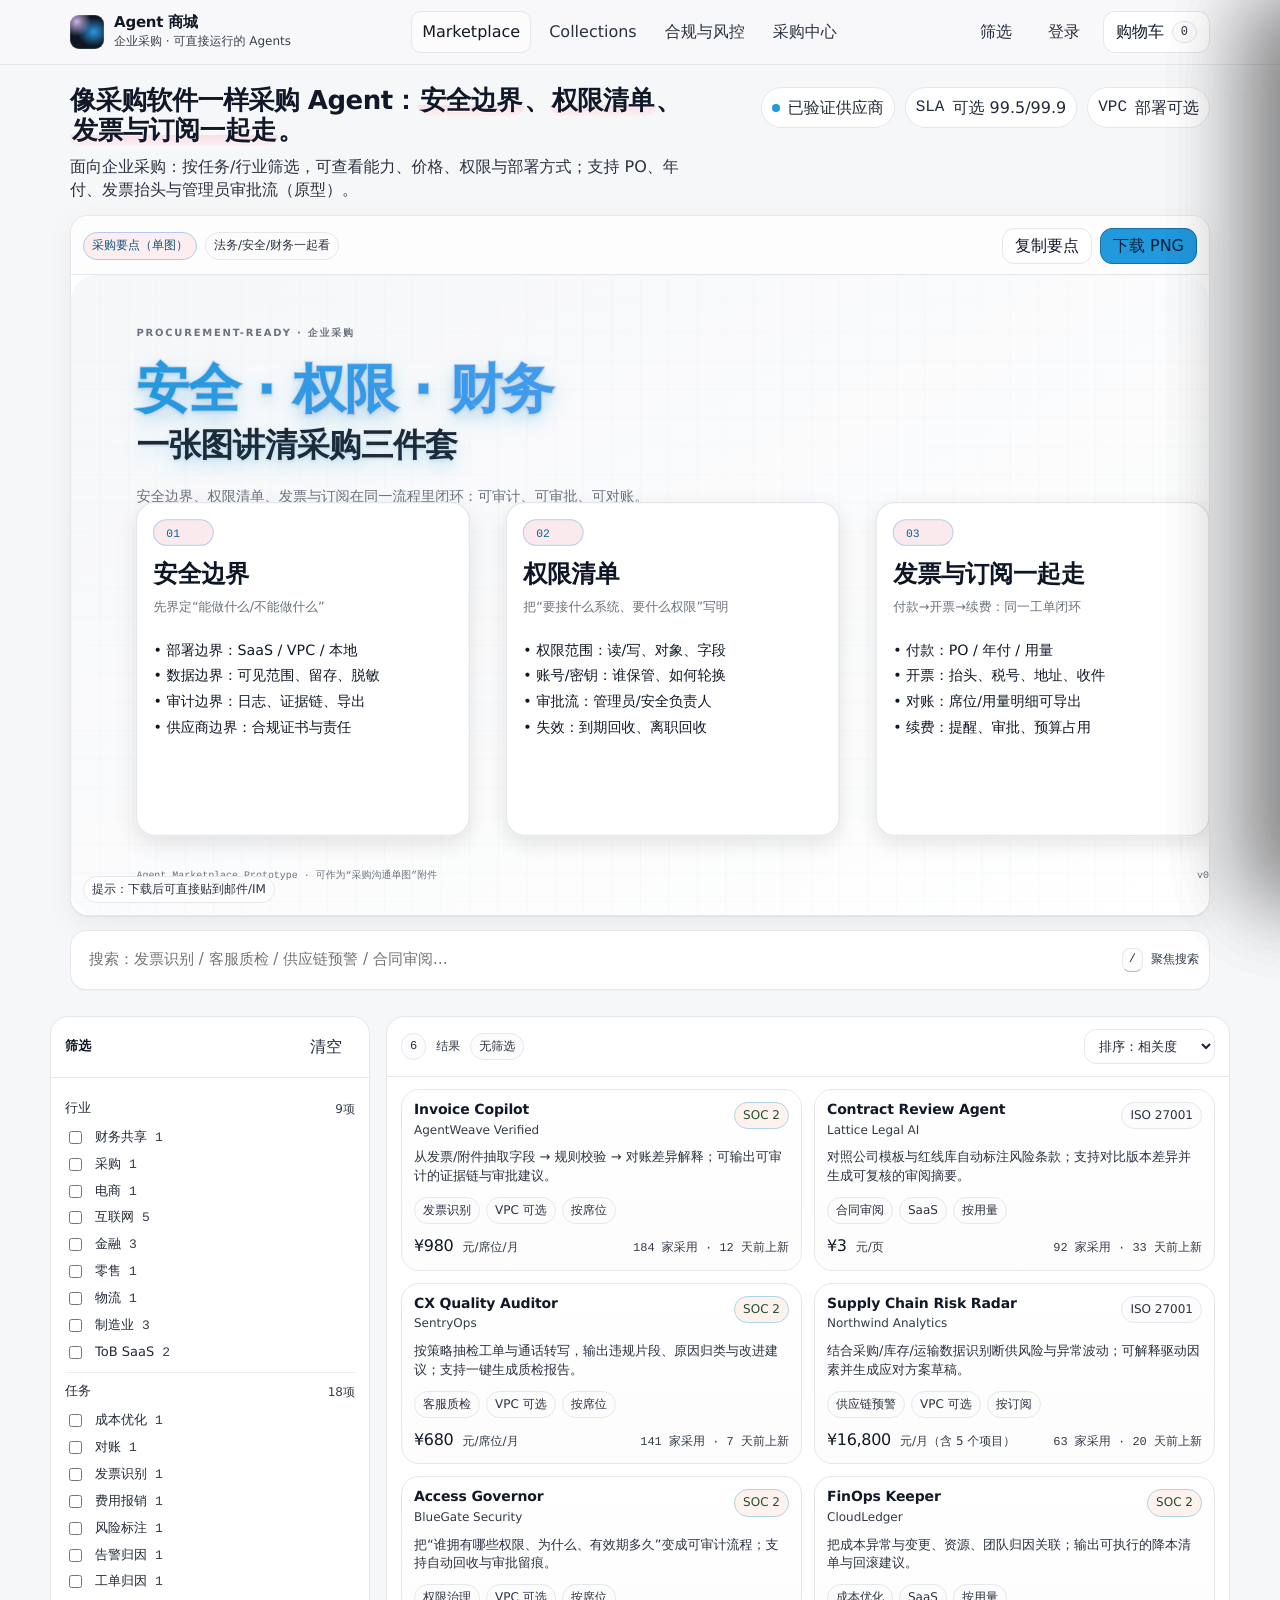
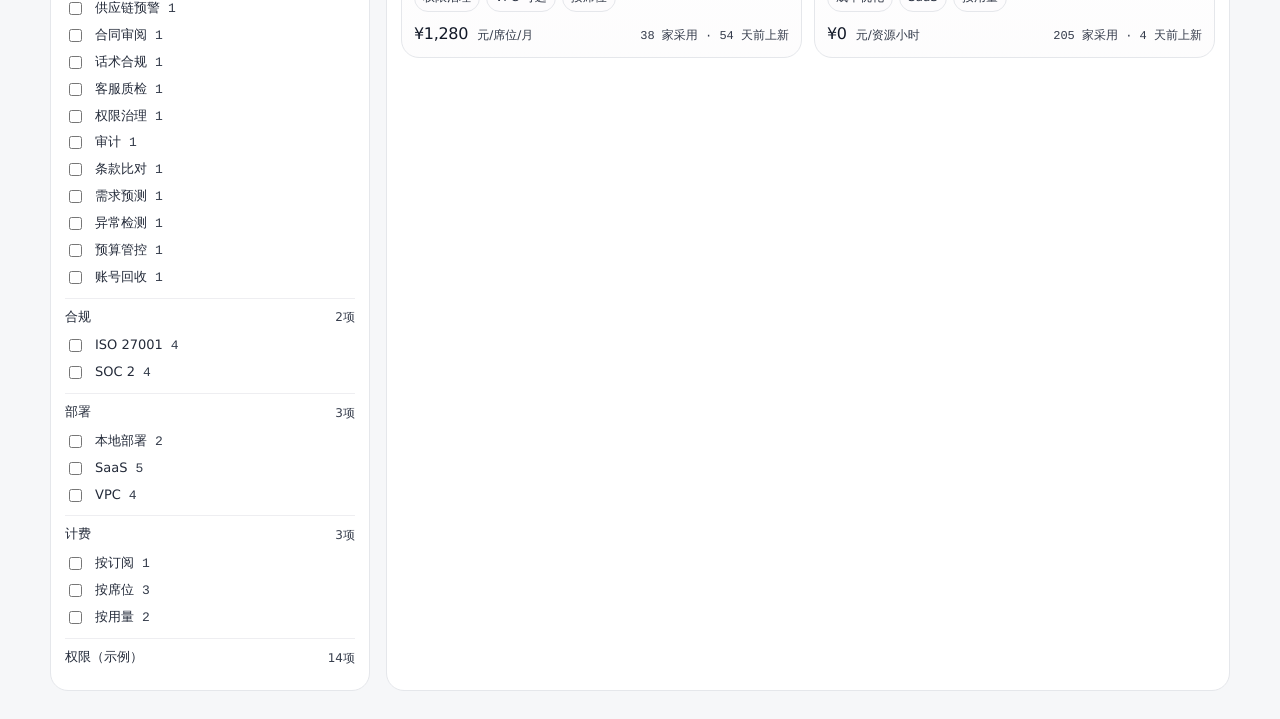
==== commit 779e0300: "像采购软件一样采购 Agent：安全边界、权限清单、发票与订阅一起走。 这些信息再醒目些, 放到一个图片里 ,使用艺术字 [OpenDesign auto-commit]" ====
--- a/index.html
+++ b/index.html
@@ -168,10 +168,60 @@
         font-size: clamp(18px, 2.2vw, 26px);
         line-height: 1.15;
       }
+      .heroKey{
+        display:inline;
+        padding: 0 0.08em;
+        border-radius: 10px;
+        background:
+          linear-gradient(180deg,
+            transparent 62%,
+            color-mix(in oklch, var(--accent) 22%, white) 62%,
+            color-mix(in oklch, var(--accent) 10%, white) 100%);
+        box-decoration-break: clone;
+        -webkit-box-decoration-break: clone;
+        text-shadow: 0 1px 0 color-mix(in oklch, white 60%, transparent);
+      }
       .hero p{margin:8px 0 0; color: color-mix(in oklch, var(--fg) 70%, var(--muted));}
       .hero__meta{
         display:flex; flex-wrap: wrap; gap: 10px; justify-content: flex-end;
       }
+      .heroPoster{
+        margin-top: 14px;
+        border-radius: 18px;
+        border: 1px solid var(--border);
+        background: color-mix(in oklch, var(--surface) 86%, var(--bg));
+        box-shadow: var(--shadow-sm);
+        overflow:hidden;
+      }
+      .heroPoster__head{
+        display:flex; align-items:center; justify-content:space-between;
+        gap: 12px;
+        padding: 12px 12px 10px;
+        border-bottom: 1px solid var(--border);
+        background: color-mix(in oklch, var(--surface) 72%, var(--bg));
+      }
+      .heroPoster__labels{display:flex; flex-wrap: wrap; gap: 8px; align-items:center;}
+      .heroPoster__actions{display:flex; gap: 8px; align-items:center; flex-wrap: wrap; justify-content:flex-end;}
+      .heroPoster__canvas{
+        position:relative;
+        aspect-ratio: 16 / 9;
+        background: var(--surface);
+      }
+      .heroPoster__canvas svg{
+        width: 100%;
+        height: 100%;
+        display:block;
+      }
+      .heroPoster__hint{
+        position:absolute;
+        left: 12px;
+        bottom: 12px;
+        display:flex;
+        gap: 8px;
+        align-items:center;
+        pointer-events:none;
+      }
+      .heroPoster__hint .tag{background: color-mix(in oklch, var(--surface) 85%, var(--bg));}
 
       .searchbar{
         display:flex; align-items:center; gap: 10px;
@@ -519,7 +569,7 @@
       <div class="container">
         <div class="hero__row">
           <div>
-            <h2>像采购软件一样采购 Agent：安全边界、权限清单、发票与订阅一起走。</h2>
+            <h2>像采购软件一样采购 Agent：<span class="heroKey">安全边界</span>、<span class="heroKey">权限清单</span>、<span class="heroKey">发票与订阅一起走</span>。</h2>
             <p>面向企业采购：按任务/行业筛选，可查看能力、价格、权限与部署方式；支持 PO、年付、发票抬头与管理员审批流（原型）。</p>
           </div>
           <div class="hero__meta" aria-label="采购提示">
@@ -528,6 +578,131 @@
             <span class="pill"><span class="mono">VPC</span> 部署可选</span>
           </div>
         </div>
+
+        <section class="heroPoster" aria-label="采购要点海报（可下载）">
+          <div class="heroPoster__head">
+            <div class="heroPoster__labels">
+              <span class="tag tag--accent">采购要点（单图）</span>
+              <span class="tag">法务/安全/财务一起看</span>
+            </div>
+            <div class="heroPoster__actions">
+              <button class="btn" id="btnCopyPosterText" type="button">复制要点</button>
+              <button class="btn btn--primary" id="btnDownloadPoster" type="button">下载 PNG</button>
+            </div>
+          </div>
+          <div class="heroPoster__canvas">
+            <svg id="procPoster" viewBox="0 0 1600 900" role="img" aria-label="采购要点：安全边界、权限清单、发票与订阅一起走" xmlns="http://www.w3.org/2000/svg">
+              <defs>
+                <linearGradient id="bgWash" x1="0" y1="0" x2="1" y2="1">
+                  <stop offset="0" stop-color="var(--bg)"/>
+                  <stop offset="1" stop-color="var(--surface)"/>
+                </linearGradient>
+                <linearGradient id="accentInk" x1="0" y1="0" x2="1" y2="0">
+                  <stop offset="0" stop-color="var(--accent)"/>
+                  <stop offset="1" stop-color="color-mix(in oklch, var(--accent) 55%, oklch(70% 0.16 260))"/>
+                </linearGradient>
+                <pattern id="microGrid" width="40" height="40" patternUnits="userSpaceOnUse">
+                  <path d="M40 0H0V40" fill="none" stroke="var(--border)" stroke-width="1"/>
+                </pattern>
+                <filter id="titleGlow" x="-20%" y="-40%" width="140%" height="180%">
+                  <feDropShadow dx="0" dy="10" stdDeviation="12" flood-color="color-mix(in oklch, var(--accent) 25%, transparent)" flood-opacity="1"/>
+                  <feDropShadow dx="0" dy="2" stdDeviation="2" flood-color="oklch(0% 0 0 / 0.14)" flood-opacity="1"/>
+                </filter>
+                <filter id="cardShadow" x="-20%" y="-20%" width="140%" height="140%">
+                  <feDropShadow dx="0" dy="10" stdDeviation="14" flood-color="oklch(0% 0 0 / 0.10)" flood-opacity="1"/>
+                </filter>
+                <style id="posterTheme">
+                  /* Theme injected for PNG export */
+                </style>
+                <style>
+                  .ink{fill: var(--fg)}
+                  .muted{fill: var(--muted)}
+                  .border{stroke: var(--border)}
+                  .mono{font-family: ui-monospace, SFMono-Regular, Menlo, Monaco, Consolas, "Liberation Mono", "Courier New", monospace;}
+                  .display{font-family: ui-sans-serif, system-ui, -apple-system, BlinkMacSystemFont, "Segoe UI", sans-serif;}
+                  .body{font-family: ui-sans-serif, system-ui, -apple-system, BlinkMacSystemFont, "Segoe UI", sans-serif;}
+                  .kicker{letter-spacing: .18em; font-weight: 700;}
+                  .art{font-weight: 900; letter-spacing: -0.02em;}
+                  .cardTitle{font-weight: 800; letter-spacing: -0.01em;}
+                </style>
+              </defs>
+
+              <rect x="0" y="0" width="1600" height="900" rx="36" fill="var(--surface)"/>
+              <rect x="0" y="0" width="1600" height="900" rx="36" fill="url(#bgWash)"/>
+              <rect x="0" y="0" width="1600" height="900" rx="36" fill="url(#microGrid)" opacity="0.55"/>
+
+              <g transform="translate(92 86)">
+                <text class="display kicker muted" x="0" y="0" font-size="14">PROCUREMENT-READY · 企业采购</text>
+
+                <g filter="url(#titleGlow)" transform="translate(0 30)">
+                  <text class="display art" x="0" y="70" font-size="74" fill="url(#accentInk)" stroke="color-mix(in oklch, var(--accent) 35%, var(--border))" stroke-width="2.5" paint-order="stroke">
+                    安全 · 权限 · 财务
+                  </text>
+                  <text class="display art" x="0" y="138" font-size="46" fill="var(--fg)" opacity="0.92">
+                    一张图讲清采购三件套
+                  </text>
+                </g>
+
+                <text class="body muted" x="0" y="232" font-size="20">
+                  安全边界、权限清单、发票与订阅在同一流程里闭环：可审计、可审批、可对账。
+                </text>
+              </g>
+
+              <g transform="translate(92 320)" filter="url(#cardShadow)">
+                <g transform="translate(0 0)">
+                  <rect x="0" y="0" width="468" height="468" rx="26" fill="var(--surface)" stroke="var(--border)" stroke-width="2"/>
+                  <rect x="24" y="24" width="84" height="36" rx="18" fill="color-mix(in oklch, var(--accent) 14%, white)" stroke="color-mix(in oklch, var(--accent) 30%, var(--border))" stroke-width="1.5"/>
+                  <text class="mono" x="42" y="49" font-size="16" fill="color-mix(in oklch, var(--accent) 72%, black)">01</text>
+                  <text class="display cardTitle ink" x="24" y="112" font-size="34">安全边界</text>
+                  <text class="body muted" x="24" y="152" font-size="18">先界定“能做什么/不能做什么”</text>
+                  <text class="body ink" x="24" y="214" font-size="20">
+                    <tspan x="24" dy="0">• 部署边界：SaaS / VPC / 本地</tspan>
+                    <tspan x="24" dy="36">• 数据边界：可见范围、留存、脱敏</tspan>
+                    <tspan x="24" dy="36">• 审计边界：日志、证据链、导出</tspan>
+                    <tspan x="24" dy="36">• 供应商边界：合规证书与责任</tspan>
+                  </text>
+                </g>
+
+                <g transform="translate(520 0)">
+                  <rect x="0" y="0" width="468" height="468" rx="26" fill="var(--surface)" stroke="var(--border)" stroke-width="2"/>
+                  <rect x="24" y="24" width="84" height="36" rx="18" fill="color-mix(in oklch, var(--accent) 14%, white)" stroke="color-mix(in oklch, var(--accent) 30%, var(--border))" stroke-width="1.5"/>
+                  <text class="mono" x="42" y="49" font-size="16" fill="color-mix(in oklch, var(--accent) 72%, black)">02</text>
+                  <text class="display cardTitle ink" x="24" y="112" font-size="34">权限清单</text>
+                  <text class="body muted" x="24" y="152" font-size="18">把“要接什么系统、要什么权限”写明</text>
+                  <text class="body ink" x="24" y="214" font-size="20">
+                    <tspan x="24" dy="0">• 权限范围：读/写、对象、字段</tspan>
+                    <tspan x="24" dy="36">• 账号/密钥：谁保管、如何轮换</tspan>
+                    <tspan x="24" dy="36">• 审批流：管理员/安全负责人</tspan>
+                    <tspan x="24" dy="36">• 失效：到期回收、离职回收</tspan>
+                  </text>
+                </g>
+
+                <g transform="translate(1040 0)">
+                  <rect x="0" y="0" width="468" height="468" rx="26" fill="var(--surface)" stroke="var(--border)" stroke-width="2"/>
+                  <rect x="24" y="24" width="84" height="36" rx="18" fill="color-mix(in oklch, var(--accent) 14%, white)" stroke="color-mix(in oklch, var(--accent) 30%, var(--border))" stroke-width="1.5"/>
+                  <text class="mono" x="42" y="49" font-size="16" fill="color-mix(in oklch, var(--accent) 72%, black)">03</text>
+                  <text class="display cardTitle ink" x="24" y="112" font-size="34">发票与订阅一起走</text>
+                  <text class="body muted" x="24" y="152" font-size="18">付款→开票→续费：同一工单闭环</text>
+                  <text class="body ink" x="24" y="214" font-size="20">
+                    <tspan x="24" dy="0">• 付款：PO / 年付 / 用量</tspan>
+                    <tspan x="24" dy="36">• 开票：抬头、税号、地址、收件</tspan>
+                    <tspan x="24" dy="36">• 对账：席位/用量明细可导出</tspan>
+                    <tspan x="24" dy="36">• 续费：提醒、审批、预算占用</tspan>
+                  </text>
+                </g>
+              </g>
+
+              <g transform="translate(92 848)">
+                <text class="mono muted" x="0" y="0" font-size="14">Agent Marketplace Prototype · 可作为“采购沟通单图”附件</text>
+                <text class="mono muted" x="1508" y="0" font-size="14" text-anchor="end">v0</text>
+              </g>
+            </svg>
+
+            <div class="heroPoster__hint" aria-hidden="true">
+              <span class="tag">提示：下载后可直接贴到邮件/IM</span>
+            </div>
+          </div>
+        </section>
 
         <div class="searchbar" role="search" aria-label="搜索 Agents">
           <label class="sr-only" for="q">搜索</label>
@@ -685,6 +860,66 @@
       const moneyCNY = (n) => `¥${Math.round(n).toLocaleString('zh-CN')}`;
       const clamp = (n, a, b) => Math.max(a, Math.min(b, n));
       const uniq = (arr) => Array.from(new Set(arr));
+
+      function injectPosterTheme(svgEl){
+        if (!svgEl) return;
+        const themeStyle = svgEl.querySelector("#posterTheme");
+        if (!themeStyle) return;
+        const cs = getComputedStyle(document.documentElement);
+        const vars = [
+          "--bg","--surface","--fg","--muted","--border","--accent","--accent-ink","--success","--warn","--danger"
+        ];
+        const decl = vars.map(v => `${v}:${cs.getPropertyValue(v).trim() || ""};`).join("");
+        themeStyle.textContent = `:root{${decl}}`;
+      }
+
+      async function downloadInlineSvgAsPng(svgEl, filename){
+        if (!svgEl) return;
+        // Clone so we can inject theme vars for the standalone SVG blob.
+        const clone = svgEl.cloneNode(true);
+        injectPosterTheme(clone);
+        clone.setAttribute("xmlns", "http://www.w3.org/2000/svg");
+        const svgText = new XMLSerializer().serializeToString(clone);
+        const blob = new Blob([svgText], { type: "image/svg+xml;charset=utf-8" });
+        const url = URL.createObjectURL(blob);
+
+        const img = new Image();
+        img.decoding = "async";
+        await new Promise((resolve, reject) => {
+          img.onload = resolve;
+          img.onerror = reject;
+          img.src = url;
+        });
+        URL.revokeObjectURL(url);
+
+        const vb = (svgEl.viewBox && svgEl.viewBox.baseVal) ? svgEl.viewBox.baseVal : { width: 1600, height: 900 };
+        const scale = Math.min(2, window.devicePixelRatio || 1) * 1.25; // crisp without huge files
+        const canvas = document.createElement("canvas");
+        canvas.width = Math.round(vb.width * scale);
+        canvas.height = Math.round(vb.height * scale);
+        const ctx = canvas.getContext("2d");
+        ctx.imageSmoothingEnabled = true;
+        ctx.imageSmoothingQuality = "high";
+        ctx.drawImage(img, 0, 0, canvas.width, canvas.height);
+
+        const pngBlob = await new Promise((resolve) => canvas.toBlob(resolve, "image/png", 0.95));
+        if (!pngBlob) return;
+        const a = document.createElement("a");
+        a.href = URL.createObjectURL(pngBlob);
+        a.download = filename || "procurement-poster.png";
+        document.body.appendChild(a);
+        a.click();
+        a.remove();
+        setTimeout(() => URL.revokeObjectURL(a.href), 2500);
+      }
+
+      function flashButton(btn, text, ms=1100){
+        if (!btn) return;
+        const prev = btn.textContent;
+        btn.textContent = text;
+        btn.disabled = true;
+        setTimeout(() => { btn.textContent = prev; btn.disabled = false; }, ms);
+      }
 
       const DATA = [
         {
@@ -1598,6 +1833,35 @@
           state.signedIn = !state.signedIn;
           $$("#btnSignIn").textContent = state.signedIn ? "已登录" : "登录";
         });
+
+        // Procurement poster (single-image callout)
+        const posterSvg = $$("#procPoster");
+        injectPosterTheme(posterSvg); // ensures the inline SVG renders with the same tokens
+        const btnDl = $$("#btnDownloadPoster");
+        btnDl?.addEventListener("click", async () => {
+          try{
+            await downloadInlineSvgAsPng(posterSvg, "采购要点-安全权限发票订阅.png");
+            flashButton(btnDl, "已下载");
+          }catch{
+            flashButton(btnDl, "下载失败");
+          }
+        });
+        const btnCopy = $$("#btnCopyPosterText");
+        btnCopy?.addEventListener("click", async () => {
+          const text =
+`采购要点（单图版）
+1) 安全边界：部署边界（SaaS/VPC/本地）｜数据范围/留存/脱敏｜审计日志与证据链导出｜供应商合规与责任
+2) 权限清单：权限范围（读/写/对象/字段）｜账号/密钥保管与轮换｜管理员/安全负责人审批｜到期/离职回收
+3) 发票与订阅一起走：PO/年付/用量｜抬头/税号/地址/收件｜席位/用量对账明细可导出｜续费提醒与审批
+（原型：Agent 商城企业采购）`;
+          try{
+            await navigator.clipboard.writeText(text);
+            flashButton(btnCopy, "已复制");
+          }catch{
+            // Fallback
+            window.prompt("复制采购要点：", text);
+          }
+        });
       }
 
       function openFilterSheet(){
